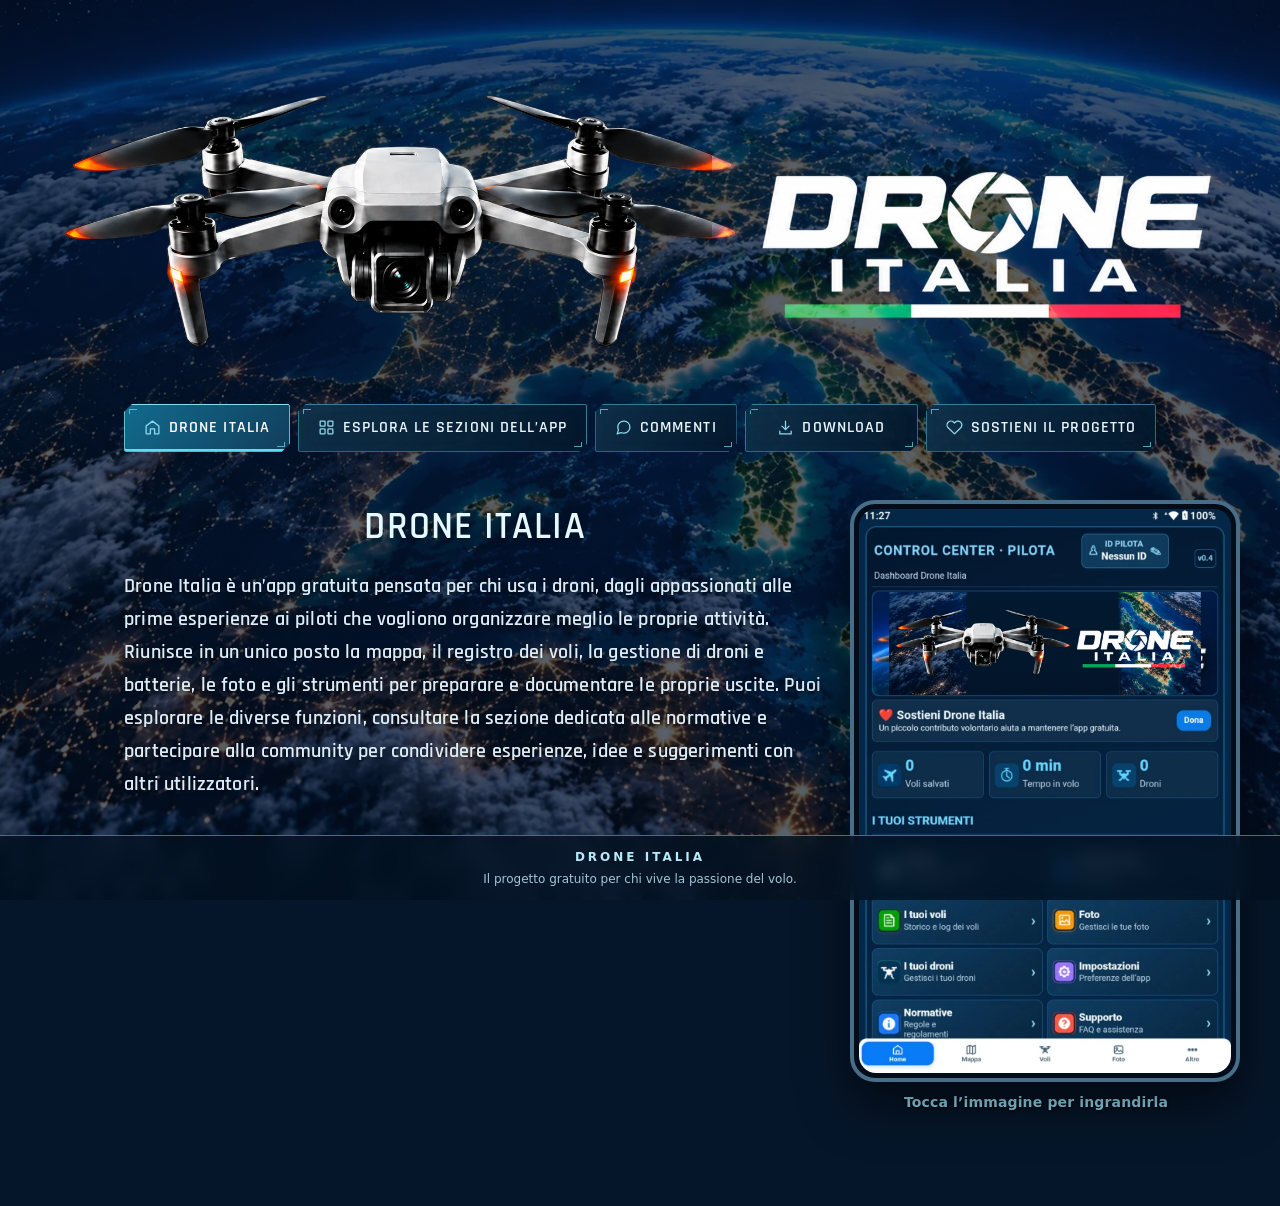
==== index.html @ 67db3478 "Use website banner artwork inside home phone preview and zoom" ====
<!DOCTYPE html>

<html lang="it"><head><script>window.diDownloadRequested=location.hash==='#download';window.diExploreRequested=location.hash==='#explora';</script><meta name="referrer" content="no-referrer"><script id="di-community-return">
(()=>{
 const fields=new URLSearchParams(location.hash.slice(1));
 const returned=fields.get('di_session');
 if(returned===null)return;
 history.replaceState(null,'',location.pathname+location.search+'#commenti');
 if(!/^[a-f0-9]{64}$/.test(returned)){window.diCommunityReturnError='Link di accesso non valido.';return;}
 try{localStorage.setItem('drone_italia_community_session',returned);}catch(_){window.diCommunityReturnError='Il browser non permette di salvare la sessione. Abilita l’archiviazione per questo sito.';}
})();
</script><meta charset="utf-8"/><meta content="width=device-width,initial-scale=1" name="viewport"/><title>Drone Italia — Esplora l'app</title><style>
:root{font-family:system-ui,-apple-system,Segoe UI,sans-serif;color:#e8f5ff;background:#06162a}*{box-sizing:border-box}body{margin:0;background:radial-gradient(circle at 50% 0,#164269,#06162a 65%);min-height:100vh}header{max-width:1100px;margin:auto;padding:16px 18px;color:#a4d6f7;letter-spacing:.14em;font-size:13px;font-weight:800}.wrap{max-width:1000px;margin:auto;padding:0 16px 60px}.hero{max-width:850px;margin:5px auto 18px}.hero img{width:100%;height:auto;display:block;border:1px solid #2b709c;border-radius:17px;box-shadow:0 14px 45px #0006}.menu{display:flex;flex-wrap:wrap;gap:8px;justify-content:center;margin:18px auto 24px;max-width:950px}.menu button{cursor:pointer;background:#113454;border:1px solid #366f98;border-radius:999px;color:#d6efff;padding:10px 15px;font-weight:700;font-size:13px}.menu button.active,.menu button:hover{background:#0878c8;color:white;border-color:#60c9ff}.section{display:grid;grid-template-columns:minmax(0,1fr) minmax(240px,345px);align-items:start;gap:34px;max-width:840px;margin:auto}.copy{padding-top:25px}.copy h1{font-size:clamp(28px,4vw,43px);line-height:1.1;margin:0 0 14px}.copy p{font-size:16px;color:#b8d3e7;line-height:1.65}.copy .note{font-size:13px;color:#93b5cc}.actions{display:flex;gap:10px;flex-wrap:wrap;margin-top:22px}.actions a,.actions button{border:1px solid #2689c8;border-radius:12px;background:#0878c8;color:white;padding:13px 17px;font-weight:800;text-decoration:none;font-size:14px;cursor:pointer}.actions .paypal{background:#153e69;border-color:#528cb8}.device{width:100%;max-width:345px;margin:0 auto;background:#020d19;padding:8px;border:5px solid #476d89;border-radius:32px;box-shadow:0 22px 50px #0009}.device img{display:block;width:100%;height:auto;border-radius:22px}.placeholder{min-height:390px;display:flex;align-items:center;justify-content:center;text-align:center;border-radius:22px;background:#0d2b48;color:#b8d8ec;padding:20px;line-height:1.6}.below{font-size:12px;color:#91b3c9;text-align:center;margin:14px auto 0}.contact{color:#86d7ff;font-weight:700;overflow-wrap:anywhere}.footer{color:#82a9c2;font-size:12px;text-align:center;padding:25px}.hide{display:none}@media(max-width:650px){header{text-align:center}.hero{margin:0 auto 12px}.menu{gap:7px;margin:14px auto 19px}.menu button{font-size:12px;padding:9px 11px}.section{display:flex;flex-direction:column;align-items:center;gap:14px}.copy{padding:0 5px;width:100%;text-align:center}.copy h1{font-size:27px;margin:0 0 8px}.copy p{font-size:14px;margin:0 auto 9px;max-width:450px}.actions{justify-content:center;margin-top:15px}.device{max-width:310px}.below{margin-top:12px}.wrap{padding:0 12px 35px}} 
/* Layout compatto: banner, menu e schermata visibili senza ingrandimenti eccessivi. */
.hero{max-width:650px;margin:0 auto 10px}
.menu{margin:10px auto 18px;gap:6px}
.menu button{padding:8px 12px}
.section{max-width:750px;grid-template-columns:minmax(0,1fr) minmax(180px,265px);gap:24px}
.copy{padding-top:12px}
.copy h1{font-size:clamp(23px,3vw,32px)}
.copy p{font-size:14px;line-height:1.5}
.device{max-width:265px;border-width:4px;padding:5px;border-radius:25px}
.device img{border-radius:17px}
.actions a,.actions button{padding:11px 13px}
@media(max-width:650px){
header{padding:9px 12px;font-size:11px}
.hero{max-width:440px;margin:0 auto 8px}
.hero img{border-radius:12px}
.menu{margin:8px auto 13px;gap:5px}
.menu button{padding:7px 9px;font-size:11px}
.section{gap:10px}
.copy{padding:0 3px}
.copy h1{font-size:23px;margin:0 0 5px}
.copy p{font-size:13px;line-height:1.4}
.copy .note{font-size:11px}
.actions{margin-top:10px}
.actions a,.actions button{font-size:12px;padding:10px 12px}
.device{max-width:230px;padding:5px;border-width:4px}
.below{font-size:11px;margin-top:7px}
.footer{padding:14px;font-size:10px}
.wrap{padding:0 10px 15px}
}
@media(max-width:650px){.section{display:flex;flex-direction:column;align-items:center}.copy{max-width:450px}.device{max-width:250px}.hero{max-width:480px}.hero img{max-height:155px;object-fit:contain}.menu button{font-size:11px}.footer{padding:10px}}

/* Menu classico, una sola riga scorrevole su smartphone. */
.menu{display:flex;flex-wrap:nowrap;justify-content:flex-start;overflow-x:auto;overflow-y:hidden;scrollbar-width:thin;max-width:900px;gap:18px;padding:7px 4px 11px;white-space:nowrap;-webkit-overflow-scrolling:touch}
.menu button{flex:0 0 auto;background:transparent!important;border:0!important;border-radius:0!important;box-shadow:none!important;padding:5px 0!important;color:#b9d9ee;font-size:13px;font-weight:600}
.menu button.active{color:#69d0ff!important;border-bottom:2px solid #69d0ff!important}
.menu button:hover{color:white!important}
.actions a,.actions button{font-size:12px!important;font-weight:650!important;padding:8px 12px!important;border-radius:7px!important;box-shadow:none!important}
.actions a{background:#146da5!important;border-color:#358db9!important}
.actions .paypal{background:#fff!important;border:1px solid #c6d4e1!important;color:#15365b!important;display:inline-flex;gap:7px;align-items:center}
.pp-logo{font-weight:900;font-style:italic;letter-spacing:-.05em;color:#003087;font-size:15px}
.device{cursor:zoom-in;position:relative}
.device:focus-visible{outline:3px solid #79d7ff;outline-offset:4px}
.device::after{content:'Tocca per ingrandire';position:absolute;bottom:10px;left:50%;transform:translateX(-50%);background:#061a2de0;color:#fff;font-size:10px;padding:5px 9px;border-radius:12px;white-space:nowrap;opacity:0;transition:opacity .2s}
.device:hover::after,.device:focus-visible::after{opacity:1}
.zoom-overlay{position:fixed;inset:0;background:rgba(0,8,20,.94);z-index:1000;display:none;align-items:center;justify-content:center;padding:45px 12px 18px}
.zoom-overlay.open{display:flex}
.zoom-overlay img{display:block;max-width:100%;max-height:100%;object-fit:contain;border-radius:8px}
.zoom-close{position:absolute;right:12px;top:10px;background:#183c5e;color:white;border:1px solid #6b9dc0;border-radius:50%;width:38px;height:38px;font-size:24px;cursor:pointer}
@media(max-width:650px){.menu{gap:17px;margin:6px auto 12px;justify-content:flex-start}.menu button{font-size:12px!important}.actions{gap:7px}.actions a,.actions button{font-size:11px!important;padding:7px 9px!important}}
</style><style>
/* Pulsanti allineati: immagine PayPal ritagliata, senza riquadro bianco. */
.actions{align-items:center}
.actions a,.actions .paypal{height:35px!important;box-sizing:border-box!important}
.actions .paypal{background:transparent!important;border:0!important;padding:0!important;overflow:hidden;display:inline-flex;align-items:center;justify-content:center;line-height:0}
.actions .paypal img{height:35px;width:auto;max-width:190px;object-fit:contain;display:block}
.actions .paypal:focus-visible{outline:2px solid #7ad9ff;outline-offset:3px}
@media(max-width:650px){.actions a,.actions .paypal{height:32px!important}.actions .paypal img{height:32px}}
</style><style>.below#caption{font-weight:800!important;color:#9fe7ff!important;font-size:14px!important;letter-spacing:.15px;text-align:center;margin-top:12px}</style>
<style>
/* Download APK: pillola vetro blu, coordinata con il tasto PayPal. */
.actions a.di-download-link{
  position:relative;isolation:isolate;display:inline-flex!important;align-items:center;
  justify-content:center;gap:7px;white-space:nowrap;
  height:35px!important;min-width:150px;box-sizing:border-box!important;
  padding:0 13px!important;border-radius:999px!important;
  color:#f6fcff!important;font-size:12px!important;font-weight:800!important;
  letter-spacing:.1px;text-decoration:none;
  background:linear-gradient(120deg,rgba(26,153,243,.82),rgba(14,88,161,.57))!important;
  border:1px solid rgba(150,224,255,.73)!important;
  box-shadow:inset 0 1px 0 rgba(255,255,255,.34),0 3px 12px rgba(0,145,255,.18)!important;
  backdrop-filter:blur(9px);-webkit-backdrop-filter:blur(9px);
  overflow:hidden;transition:transform .18s ease,box-shadow .18s ease,border-color .18s ease;
}
.actions a.di-download-link::before{
  content:"";position:absolute;inset:0;z-index:-1;
  background:linear-gradient(105deg,transparent 20%,rgba(255,255,255,.25) 46%,transparent 65%);
  transform:translateX(-115%);animation:apk-shimmer 5s ease-in-out infinite;
}
.actions a.di-download-link:hover,
.actions a.di-download-link:focus-visible{
  transform:translateY(-2px);border-color:#d2f5ff!important;
  box-shadow:0 5px 18px rgba(32,175,255,.38)!important;
}
.actions .apk-icon{display:inline-grid;place-items:center;width:20px;height:20px;
  border:1px solid rgba(255,255,255,.35);border-radius:50%;background:rgba(255,255,255,.14);
  font-size:16px;line-height:1;font-weight:900}
.actions .apk-arrow{font-size:12px;opacity:.85}
@keyframes apk-shimmer{0%,72%,100%{transform:translateX(-115%)}85%{transform:translateX(115%)}}
@media(max-width:650px){
  .actions a.di-download-link{height:32px!important;min-width:145px;
    padding:0 11px!important;font-size:11px!important}
  .actions .apk-icon{width:18px;height:18px}
}
@media(prefers-reduced-motion:reduce){
  .actions a.di-download-link::before{animation:none}
  .actions a.di-download-link{transition:none}
}
</style>
<style>
/* Pulsante download a banner: proporzioni PayPal, grafica Drone Italia e tricolore. */
.actions a.di-download-link{
  position:relative!important;isolation:isolate!important;
  display:flex!important;flex-direction:column!important;align-items:center!important;
  justify-content:center!important;gap:0!important;
  width:190px!important;min-width:0!important;max-width:190px!important;
  height:35px!important;padding:2px 10px 5px!important;
  border-radius:999px!important;overflow:hidden!important;
  border:1px solid rgba(119,199,250,.8)!important;
  background:linear-gradient(90deg,rgba(1,18,40,.70),rgba(0,40,79,.57)),url("[data-uri]") center / cover no-repeat!important;
  box-shadow:0 3px 10px rgba(0,0,0,.30),inset 0 1px 0 rgba(255,255,255,.3)!important;
  color:white!important;text-decoration:none!important;
}
.actions a.di-download-link::after{
  content:"";position:absolute;bottom:0;left:12%;width:76%;height:3px;
  background:linear-gradient(to right,#15984a 0 33.333%,#fff 33.333% 66.666%,#e42c3b 66.666% 100%);
  border-radius:3px 3px 0 0;
}
.actions a.di-download-link .apk-label{
  display:block;font-size:8px!important;line-height:10px!important;
  font-weight:800!important;letter-spacing:1.35px!important;color:#bfeaff!important;
}
.actions a.di-download-link .apk-brand{
  display:block;font-size:13px!important;line-height:16px!important;
  font-weight:950!important;letter-spacing:.9px!important;white-space:nowrap;
  text-shadow:0 1px 4px #00152c;
}
.actions a.di-download-link .apk-brand span{font-size:13px;color:#8cdbff}
.actions a.di-download-link:hover,.actions a.di-download-link:focus-visible{
  transform:translateY(-1px);box-shadow:0 4px 16px rgba(24,153,255,.5)!important;
}
@media(max-width:650px){
 .actions a.di-download-link{height:32px!important;width:174px!important;max-width:174px!important}
 .actions a.di-download-link .apk-label{font-size:7px!important;line-height:9px!important}
 .actions a.di-download-link .apk-brand{font-size:12px!important;line-height:14px!important}
}
</style>
<style>
/* Banner originale integrale: niente scritte sovrapposte, filtri o animazioni. */
.actions a.di-download-link{
 display:inline-flex!important;align-items:center!important;justify-content:center!important;
 width:190px!important;max-width:190px!important;min-width:0!important;
 height:auto!important;aspect-ratio:896/276!important;padding:0!important;
 background:#06203a!important;border:1px solid #3476a4!important;
 border-radius:13px!important;box-shadow:none!important;overflow:hidden!important;
 transform:none!important;transition:none!important;backdrop-filter:none!important;
 -webkit-backdrop-filter:none!important;
}
.actions a.di-download-link::before,
.actions a.di-download-link::after{content:none!important;display:none!important;animation:none!important}
.actions a.di-download-link:hover,
.actions a.di-download-link:focus-visible{
 transform:none!important;box-shadow:none!important;border-color:#3476a4!important;
}
.actions a.di-download-link img.download-banner{
 display:block!important;width:100%!important;height:100%!important;object-fit:contain!important;
 border:0!important;border-radius:0!important;box-shadow:none!important;filter:none!important;
}
@media(max-width:650px){.actions a.di-download-link{width:174px!important;max-width:174px!important;height:auto!important}}
</style><style id="di-download-match-paypal-v16">
/* Stessa sagoma e ingombro del pulsante PayPal; banner intero senza sovrapposizioni. */
.actions a.di-download-link{
 width:190px!important;min-width:190px!important;max-width:190px!important;
 height:35px!important;min-height:35px!important;max-height:35px!important;
 aspect-ratio:auto!important;padding:0!important;border:0!important;
 border-radius:9px!important;background:transparent!important;
 box-shadow:none!important;filter:none!important;overflow:hidden!important;
}
.actions a.di-download-link img.download-banner{
 display:block!important;width:100%!important;height:100%!important;
 object-fit:fill!important;border-radius:9px!important;
}
@media(max-width:650px){
 .actions a.di-download-link{
 width:174px!important;min-width:174px!important;max-width:174px!important;
 height:32px!important;min-height:32px!important;max-height:32px!important;
 }
}
</style>
<style>
/* V17: immagine approvata, stessa altezza del pulsante PayPal. */
.actions a.di-download-link{
  width:190px!important;max-width:190px!important;min-width:0!important;
  height:35px!important;padding:0!important;margin:0!important;
  border:0!important;border-radius:999px!important;background:transparent!important;
  box-shadow:none!important;transform:none!important;animation:none!important;
  display:inline-flex!important;align-items:center!important;justify-content:center!important;
  overflow:hidden!important;line-height:0!important;
}
.actions a.di-download-link::before,
.actions a.di-download-link::after{display:none!important;content:none!important}
.actions a.di-download-link img.download-banner{
  display:block!important;width:190px!important;height:35px!important;
  max-width:none!important;max-height:none!important;
  object-fit:fill!important;border:0!important;border-radius:999px!important;
}
.actions a.di-download-link:focus-visible{outline:2px solid #7ad9ff!important;outline-offset:3px}
@media(max-width:650px){
  .actions a.di-download-link{height:32px!important;width:174px!important;max-width:174px!important}
  .actions a.di-download-link img.download-banner{height:32px!important;width:174px!important}
}
</style>
<style id="di-download-exact-paypal-v18">
/* Entrambi i pulsanti usano esattamente la sagoma dell'immagine PayPal: 1534:425. */
.actions a.di-download-link, .actions .paypal {
  box-sizing:border-box!important;width:calc(35px * 1534 / 425)!important;
  min-width:calc(35px * 1534 / 425)!important;max-width:calc(35px * 1534 / 425)!important;
  height:35px!important;min-height:35px!important;max-height:35px!important;
  aspect-ratio:1534 / 425!important;padding:0!important;margin:0!important;
  border:0!important;border-radius:999px!important;background:transparent!important;
  box-shadow:none!important;overflow:hidden!important;display:inline-flex!important;
  align-items:center!important;justify-content:center!important;
}
.actions a.di-download-link img.download-banner, .actions .paypal img {
  display:block!important;width:100%!important;height:100%!important;
  max-width:100%!important;max-height:100%!important;object-fit:fill!important;
  border-radius:999px!important;border:0!important;
}
@media(max-width:650px){
 .actions a.di-download-link, .actions .paypal {
  width:calc(32px * 1534 / 425)!important;min-width:calc(32px * 1534 / 425)!important;
  max-width:calc(32px * 1534 / 425)!important;
  height:32px!important;min-height:32px!important;max-height:32px!important;
 }
}
</style><style>
.section[hidden],#comments-page[hidden]{display:none!important}
.comments-page{max-width:700px;margin:8px auto 35px;padding:25px;border:1px solid #39759e;border-radius:19px;background:#092743;color:#e6f5ff;box-shadow:0 15px 35px #0004}
.comments-page h2{margin:0 0 12px;font-size:25px}.comments-page p{color:#bcd7e9;line-height:1.55}
#comments-form{display:grid;gap:9px;margin:20px 0 22px}#comments-form label{font-size:13px;font-weight:750;color:#e5f5ff}
#comments-form input,#comments-form textarea{width:100%;font:inherit;color:#102a3e;background:#fff;border:1px solid #80b7d8;border-radius:9px;padding:12px;margin-bottom:8px}
#comments-form button{background:#27658d;color:#d8ecfa;border:1px solid #6395b3;border-radius:999px;padding:12px 20px;font-weight:800;cursor:not-allowed}
#comments-form .cm-notice{font-size:12px;color:#9bc9e5;margin:0}.cm-list{border-top:1px solid #315e80;padding-top:13px}.cm-list h3{margin:8px 0}
@media(max-width:650px){.comments-page{padding:18px;margin:0 4px 25px}.comments-page h2{font-size:21px}}
</style>
<style>
/* Menu compatto: sezioni dell'app raggruppate in un'unica tendina. */
.menu{overflow:visible!important;align-items:center!important}
.app-dropdown{position:relative;z-index:30;display:inline-flex;align-items:center}
.menu .app-dropdown-toggle{
 display:flex;align-items:center;justify-content:center;gap:8px;
 border:1px solid #5baddb!important;background:#16466e!important;
 color:#f1faff!important;font-weight:750!important;
 white-space:nowrap;border-radius:9px!important;padding:9px 13px!important;
 box-shadow:0 2px 10px rgba(0,0,0,.17);
}
.menu .app-dropdown-toggle[aria-expanded="true"]{background:#20618d!important;border-color:#a0ddff!important}
.menu-chevron{font-size:19px;line-height:10px;transition:transform .18s}
.app-dropdown.open .menu-chevron{transform:rotate(180deg)}
.app-dropdown-panel{
 position:absolute;top:calc(100% + 7px);left:0;z-index:50;
 width:max-content;min-width:220px;max-width:min(90vw,310px);
 max-height:65vh;overflow:auto;padding:7px;
 background:#0d2a45;border:1px solid #4384ae;border-radius:12px;
 box-shadow:0 14px 30px rgba(0,0,0,.55);
}
.app-dropdown-panel[hidden]{display:none!important}
.menu .app-dropdown-panel button{
 display:block;width:100%;margin:0 0 3px;padding:11px 13px!important;
 text-align:left;border:0!important;border-radius:7px!important;
 background:transparent!important;color:#e5f4ff!important;
 font-size:14px;white-space:nowrap
}
.menu .app-dropdown-panel button:hover,.menu .app-dropdown-panel button:focus-visible,
.menu .app-dropdown-panel button.active{background:#225b83!important;color:white!important}
.menu .app-dropdown-toggle:focus-visible{outline:2px solid #bce8ff;outline-offset:2px}
@media(max-width:650px){
 .menu{gap:6px!important}
 .app-dropdown-panel{left:50%;transform:translateX(-50%)}
 .menu .app-dropdown-toggle{font-size:12px!important;padding:8px 10px!important}
}
</style>
<style id="di-menu-actions-v22">
/* Tutti i comandi sulla stessa riga; dimensioni ottimizzate per telefono. */
#menu.menu{max-width:1100px!important;width:calc(100% - 20px);box-sizing:border-box;
 display:flex!important;align-items:center!important;flex-wrap:nowrap!important;
 gap:clamp(7px,1.3vw,15px)!important;overflow-x:auto!important;overflow-y:visible!important;
 padding:8px 4px 13px!important;scrollbar-width:thin}
#menu .app-dropdown{flex:0 0 auto}
#menu .app-dropdown-toggle{font-size:clamp(10px,1.5vw,12px)!important;padding:7px 9px!important;line-height:17px!important}
#menu .menu-actions{margin:0 0 0 auto!important;padding:0!important;display:flex!important;
 flex:0 0 auto!important;align-items:center!important;justify-content:flex-end!important;
 flex-wrap:nowrap!important;gap:7px!important}
#menu .menu-actions a.di-download-link,#menu .menu-actions .paypal{
 width:clamp(105px,14vw,150px)!important;max-width:none!important;min-width:0!important;
 height:30px!important;flex:0 0 auto!important;margin:0!important;padding:0!important;
 border-radius:999px!important;overflow:hidden!important}
#menu .menu-actions a.di-download-link img.download-banner{
 width:100%!important;height:100%!important;object-fit:fill!important;border-radius:999px!important}
#menu .menu-actions .paypal img{width:100%!important;max-width:none!important;height:100%!important;
 object-fit:fill!important;border-radius:999px!important}
@media(max-width:650px){
 #menu.menu{gap:8px!important}
 #menu .menu-actions{gap:5px!important}
 #menu .menu-actions a.di-download-link,#menu .menu-actions .paypal{
 width:112px!important;height:27px!important}
 #menu .app-dropdown-toggle{font-size:10px!important;padding:6px 8px!important}
}
</style><style id="di-menu-tuning-v23">
/* Più respiro tra le voci; azioni leggermente più compatte. */
#menu.menu{justify-content:space-between!important;gap:clamp(13px,2.2vw,32px)!important;padding-left:12px!important;padding-right:12px!important}
#menu.menu>button{font-size:clamp(12px,1.35vw,15px)!important;padding:9px 13px!important;white-space:nowrap!important;flex:0 0 auto!important}
#menu .app-dropdown-toggle{font-size:clamp(12px,1.35vw,15px)!important;padding:9px 13px!important;white-space:nowrap!important}
#menu .menu-actions{margin-left:auto!important;gap:9px!important}
#menu .menu-actions a.di-download-link,#menu .menu-actions .paypal{width:clamp(99px,11.5vw,126px)!important;height:28px!important}
@media(max-width:650px){
 #menu.menu{gap:14px!important;padding-left:8px!important;padding-right:8px!important}
 #menu.menu>button{font-size:13px!important;padding:8px 11px!important}
 #menu .app-dropdown-toggle{font-size:13px!important;padding:8px 11px!important}
 #menu .menu-actions{gap:6px!important}
 #menu .menu-actions a.di-download-link,#menu .menu-actions .paypal{width:99px!important;height:25px!important}
}
</style>
<style>
/* Fix menu v24: pannello flottante non tagliato dalla barra scorrevole. */
#app-dropdown-panel{
 position:fixed!important;z-index:2147483000!important;
 background:#0d2a45!important;border:1px solid #4384ae!important;
 box-shadow:0 14px 35px rgba(0,0,0,.65)!important;
 max-height:min(65vh,460px)!important;overflow-y:auto!important;
 border-radius:12px!important;padding:7px!important;
}
#app-dropdown-panel[hidden]{display:none!important}
#app-dropdown-panel button{
 display:block!important;width:100%!important;text-align:left!important;
 color:#e5f4ff!important;background:transparent!important;
 border:0!important;border-radius:7px!important;
 padding:11px 13px!important;margin:0 0 3px!important;
 font-size:14px!important;white-space:nowrap!important;cursor:pointer!important;
}
#app-dropdown-panel button:hover,#app-dropdown-panel button:focus-visible,
#app-dropdown-panel button.active{background:#225b83!important;color:#fff!important}
</style>
<style>
/* v27: menu a discesa orizzontale, una sola riga, senza sovrapposizioni. */
#app-dropdown-panel{
 position:relative!important;top:auto!important;left:auto!important;
 transform:none!important;z-index:2!important;
 display:flex!important;flex-direction:row!important;flex-wrap:nowrap!important;
 justify-content:flex-start!important;align-items:center!important;
 gap:7px!important;box-sizing:border-box!important;
 width:100%!important;max-width:1000px!important;min-width:0!important;
 margin:-11px auto 20px!important;padding:10px 12px!important;
 max-height:none!important;overflow-x:auto!important;overflow-y:hidden!important;
 scrollbar-width:thin;scrollbar-color:#5fadd5 #0d2a45;
 background:#0d2a45!important;border:1px solid #4384ae!important;
 border-radius:12px!important;box-shadow:0 7px 18px rgba(0,0,0,.2)!important;
}
#app-dropdown-panel[hidden]{display:none!important}
#app-dropdown-panel button{
 flex:0 0 auto!important;display:inline-flex!important;
 width:auto!important;min-width:0!important;white-space:nowrap!important;
 text-align:center!important;padding:10px 13px!important;margin:0!important;
 border:1px solid #2d668e!important;border-radius:8px!important;
 background:#153d5e!important;color:#e5f4ff!important;
 font-size:14px!important;font-weight:700!important;line-height:1.3!important;
}
#app-dropdown-panel button:hover,#app-dropdown-panel button:focus-visible,
#app-dropdown-panel button.active{background:#225b83!important;color:white!important}
@media(max-width:650px){
 #app-dropdown-panel{margin:-10px auto 17px!important;padding:8px!important}
 #app-dropdown-panel button{font-size:13px!important;padding:9px 11px!important}
}
</style>
<style>
/* Drone Italia v30: responsive desktop / tablet / smartphone. */
html{overflow-x:hidden;-webkit-text-size-adjust:100%}
body{overflow-x:hidden}
img,video,iframe{max-width:100%}
header{width:min(100%,1720px);max-width:none;padding-inline:clamp(14px,3vw,50px)}
.wrap{width:min(100%,1720px);max-width:none;padding-inline:clamp(14px,3vw,50px)}
.hero{width:100%;max-width:1200px;margin:12px auto 22px}
.hero img{width:100%;height:auto;max-height:none;object-fit:contain}
.section{width:100%;max-width:1500px;grid-template-columns:minmax(0,1.25fr) minmax(290px,.75fr);gap:clamp(24px,5vw,95px);align-items:center}
.copy{padding-top:0;min-width:0}
.copy h1{font-size:clamp(30px,3.5vw,58px);line-height:1.12}
.copy p{font-size:clamp(16px,1.3vw,20px);line-height:1.65}
.device{max-width:clamp(300px,29vw,470px);width:100%}
.menu{max-width:1500px;width:100%;gap:clamp(10px,1.5vw,22px)}
.menu button{font-size:clamp(13px,1vw,16px)}
.actions a,.actions button{font-size:clamp(14px,1vw,17px)!important;padding:12px 18px!important;min-height:44px}
#app-dropdown-panel{max-width:1500px!important}
@media(min-width:1600px){.hero{max-width:1320px}.section{max-width:1560px}}
@media(min-width:701px) and (max-width:1100px){
 .wrap{padding-inline:24px}
 .hero{max-width:900px}
 .section{grid-template-columns:minmax(0,1fr) minmax(260px,36%);gap:26px}
 .device{max-width:350px}
 .copy h1{font-size:clamp(27px,3.4vw,39px)}
 .copy p{font-size:16px}
}
@media(max-width:700px){
 header{padding:12px 14px;text-align:center;font-size:12px}
 .wrap{padding:0 14px 28px}
 .hero{max-width:100%;margin:4px auto 14px}
 .hero img{width:100%;max-height:none!important;height:auto!important;object-fit:contain;border-radius:12px}
 .menu{max-width:100%;gap:14px;margin:10px auto 16px;overflow-x:auto}
 .menu button{font-size:13px!important;min-height:40px}
 .section{display:flex;flex-direction:column;align-items:stretch;gap:22px;max-width:540px}
 .copy{width:100%;max-width:none;text-align:center;padding:0}
 .copy h1{font-size:clamp(26px,7vw,36px);margin-bottom:12px}
 .copy p{font-size:clamp(15px,4vw,17px);line-height:1.55;max-width:100%}
 .copy .note{font-size:13px}
 .actions{justify-content:center;gap:10px;margin-top:18px}
 .actions a,.actions button{font-size:14px!important;padding:12px 15px!important;min-height:44px}
 .device{max-width:min(78vw,350px);align-self:center;padding:7px;border-width:4px}
 .below{font-size:12px;margin-top:12px}
 .footer{font-size:12px;padding:20px 10px}
 #app-dropdown-panel{max-width:100%!important;overflow-x:auto!important}
 #cm-items article{padding:14px}
 input,textarea,select{max-width:100%;font-size:16px}
}
@media(max-width:380px){.wrap{padding-inline:10px}.actions a,.actions button{width:100%;justify-content:center}.device{max-width:86vw}}
</style><style id="di-responsive-v31-menu-fit">
/* Desktop: il menu aperto usa spazio recuperato dal banner, non spinge la home. */
@media(min-width:701px){
 .hero{height:clamp(190px,17vw,310px);transition:height .2s ease;margin-bottom:16px!important}
 .hero img{height:100%!important;width:100%!important;object-fit:contain}
 body.di-menu-expanded .hero{height:clamp(135px,calc(17vw - 62px),248px)}
 .section{align-items:start!important}
 .section>.copy{padding-top:clamp(75px,11vh,130px)!important}
 .section .device{max-height:calc(100dvh - 450px);overflow:hidden}
 .section .device img{max-height:calc(100dvh - 470px);width:100%;object-fit:contain;object-position:top}
 #menu .menu-actions{gap:clamp(18px,2.2vw,32px)!important}
}
@media(min-width:701px) and (max-height:800px){
 .hero{height:clamp(150px,15vw,245px)}
 body.di-menu-expanded .hero{height:clamp(110px,calc(15vw - 60px),185px)}
 .section>.copy{padding-top:clamp(35px,7vh,65px)!important}
 .section .device{max-height:calc(100dvh - 365px)}
 .section .device img{max-height:calc(100dvh - 385px)}
}
@media(max-width:700px){#menu .menu-actions{gap:12px!important}}
</style><style>
/* v32: larghezza unica per banner, barra, sottomenu e home. */
@media (min-width:701px){
  :root{--di-content-width:1200px}
  .wrap{max-width:1720px!important}
  .hero,#menu.menu,#app-dropdown-panel,.section{
    width:min(100%,var(--di-content-width))!important;
    max-width:var(--di-content-width)!important;
    margin-left:auto!important;margin-right:auto!important;
  }
  .hero,body.di-menu-expanded .hero{
    height:auto!important;min-height:0!important;
    margin-top:10px!important;margin-bottom:10px!important;
  }
  .hero img,body.di-menu-expanded .hero img{
    display:block!important;width:100%!important;height:auto!important;
    max-height:none!important;object-fit:fill!important;
  }
  #menu.menu{margin-top:0!important;margin-bottom:14px!important;box-sizing:border-box!important}
  #app-dropdown-panel{
    box-sizing:border-box!important;margin-top:0!important;margin-bottom:14px!important;
    left:auto!important;right:auto!important;
  }
  .section{grid-template-columns:minmax(0,1fr) minmax(270px,34%)!important;
    gap:clamp(24px,4vw,65px)!important;align-items:start!important}
  .section>.copy{padding-top:4px!important;align-self:start!important}
  .section .copy p#description{max-width:45ch!important;line-height:1.55!important}
  .section .device{justify-self:end!important;margin:0 0 0 auto!important;
    width:100%!important;max-width:390px!important;max-height:none!important;overflow:visible!important}
  .section .device img{max-height:none!important;height:auto!important;object-fit:contain!important}
}
@media(max-width:700px){
 .hero{height:auto!important}
 .hero img{width:100%!important;height:auto!important;max-height:none!important}
 #app-dropdown-panel{width:100%!important;box-sizing:border-box!important}
 .section>.copy{padding-top:0!important}
 .section .copy p#description{max-width:42ch;margin-inline:auto}
}
</style><style id="di-banner-edge-fix-v33">
/* v33: una sola sagoma arrotondata; nessuna seconda cornice visibile. */
.hero{border:0!important;outline:0!important;box-shadow:none!important;background:transparent!important;overflow:hidden!important;border-radius:17px!important;padding:0!important}
.hero img,body.di-menu-expanded .hero img{display:block!important;width:100%!important;height:auto!important;border:0!important;outline:0!important;box-shadow:none!important;border-radius:0!important;margin:0!important;padding:0!important;vertical-align:top!important}
@media(max-width:700px){.hero{border-radius:12px!important}}
</style><style id="di-comments-position-v34">
/* Avvicina il riquadro commenti alla barra del menu, senza alterare le altre sezioni. */
#comments-page:not([hidden]){margin-top:-30px!important}
@media(max-width:700px){#comments-page:not([hidden]){margin-top:0!important}}
</style>
<style id="di-replies-v35">
.cm-replies{margin-top:12px}.cm-reply-toggle{cursor:pointer;background:transparent;color:#83d6ff;border:1px solid #4787ad;border-radius:8px;padding:7px 12px;font-weight:700}
.cm-reply-list{margin:10px 0 0 16px;border-left:2px solid #4188b5;padding-left:13px}.cm-reply-item{background:#0a2b46;border-radius:9px;padding:10px 12px;margin:8px 0}.cm-reply-item p{margin:6px 0 0;white-space:pre-wrap}
.cm-reply-form{display:grid;gap:7px;margin:12px 0 0 15px;max-width:540px}.cm-reply-form[hidden]{display:none!important}.cm-reply-form label{font-size:12px;font-weight:700}.cm-reply-form input,.cm-reply-form textarea{width:100%;font:inherit;padding:10px;border-radius:7px;border:1px solid #7daac9;color:#092039;background:white}.cm-reply-form button{cursor:pointer;background:#1774ae;color:white;border:0;border-radius:8px;padding:10px;font-weight:700}.cm-reply-form small{color:#a9cee5}
</style>
<style id="di-blog-comments-v37">
/* Sezione commenti come un blog: nessuno scorrimento interno. */
#comments-page:not([hidden]){
  width:100%!important;max-width:1000px!important;
  height:auto!important;max-height:none!important;min-height:0!important;
  overflow:visible!important;overflow-y:visible!important;
  margin-bottom:40px!important;padding:clamp(18px,3vw,38px)!important;
  background:#09243d!important;border:1px solid #315d7e!important;
  border-radius:18px!important;
}
#comments-page .cm-list,#comments-page #cm-items,#comments-page #comments-form{
  height:auto!important;max-height:none!important;overflow:visible!important;
}
#comments-page #cm-items{display:flex;flex-direction:column;gap:16px}
#comments-page #cm-items article{
  margin:0!important;padding:clamp(16px,2.5vw,24px)!important;
  border-radius:13px!important;border:1px solid #35688b!important;
  background:#10314e!important;box-shadow:0 4px 14px #0002;
}
#comments-page #cm-items article p{max-width:75ch;line-height:1.65}
#comments-page #comments-form{padding:18px 0 24px;border-bottom:1px solid #315d7e}
#comments-page .cm-list{padding-top:22px;border:0}
@media(max-width:700px){#comments-page:not([hidden]){padding:16px!important;border-radius:12px!important}}
</style>
<style id="di-blog-standard-v38">
/* Struttura classica da blog: conversazione prima, modulo apribile dopo. */
#comments-page:not([hidden]){max-width:900px!important;margin-top:8px!important;padding:clamp(18px,2.3vw,28px)!important}
#comments-page h2{font-size:clamp(22px,2.5vw,30px);margin:0 0 7px}
#comments-page>p{margin:0 0 16px;color:#b7d3e7}
#comments-page .cm-list{padding:0!important;border:0!important}
#comments-page .cm-list>h3{margin:0 0 8px;font-size:18px}
#comments-page #cm-items{gap:10px!important}
#comments-page #cm-items article{padding:14px 18px!important;margin:0!important;border-radius:9px!important;box-shadow:none!important}
#comments-page #cm-items article p{margin:7px 0;line-height:1.5}
#comments-page #cm-items article time{margin:3px 0 5px}
#comments-page .cm-reply-item{margin-top:7px;padding:9px 12px}
#comments-page .di-comment-compose{margin-top:18px;border-top:1px solid #315d7e;padding-top:15px}
#di-compose-toggle{display:flex;align-items:center;justify-content:space-between;width:100%;padding:12px 15px;border:1px solid #4b93be;background:#154c73;border-radius:9px;color:#effaff;font-size:15px;font-weight:800;cursor:pointer}
#di-compose-toggle:hover{background:#1c638e}
#comments-page #comments-form{display:none!important;border:0!important;padding:15px 0 0!important;margin:0!important;gap:6px}
#comments-page #comments-form.di-open{display:grid!important}
#comments-page #comments-form input{padding:10px;margin-bottom:5px}
#comments-page #comments-form textarea{min-height:90px;margin-bottom:5px}
#comments-page #cm-more:not([hidden]){display:block;margin:15px auto 0}
#comments-page .cm-list>p[style]{font-size:11px!important;margin:3px 0 9px!important}
@media(max-width:700px){#comments-page #cm-items article{padding:12px!important}}
#di-compose-outside{margin:12px auto 12px;text-align:right}
</style><style id="di-layout-v41">
/* Il link per scrivere è immediatamente sotto la barra dei pulsanti. */
#di-compose-outside{display:none;box-sizing:border-box;width:100%;margin:5px 0 4px!important;text-align:right!important;padding:0 4px}
body:has(#comments-page:not([hidden])) #di-compose-outside{display:flex;justify-content:flex-end;align-items:center}
#di-compose-outside #di-compose-toggle{display:inline-flex!important;width:auto!important;min-width:0!important;padding:3px 4px!important;margin:0!important;background:transparent!important;border:0!important;box-shadow:none!important;color:#85dcff!important;text-decoration:underline;text-underline-offset:3px;font-size:14px!important;line-height:1.35;cursor:pointer}
#di-compose-outside #di-compose-toggle:hover{color:#d2f5ff!important}
#comments-page:not([hidden]){margin-top:2px!important}
@media(max-width:700px){#di-compose-outside{padding:0 6px}#comments-page:not([hidden]){margin-top:2px!important}}
</style><style>
/* Editor visuale v42 - solo anteprima */
#di-compose-outside,#comments-page{position:relative!important;transform:translate(var(--edit-x,0px),var(--edit-y,0px))!important;z-index:4;}
#comments-page{resize:both!important;overflow:auto!important;min-width:300px;min-height:230px;max-width:95vw;max-height:75vh;box-sizing:border-box!important;}
#di-compose-outside{width:max-content;max-width:90vw;}
.di-edit-handle{display:none;position:absolute;left:0;top:-24px;padding:3px 9px;background:#f8ce63;color:#14263d;border-radius:5px;font:700 12px Arial,sans-serif;cursor:grab;z-index:100;user-select:none;touch-action:none;white-space:nowrap;box-shadow:0 2px 9px #0007;}
body.di-editing .di-edit-handle{display:block;}
body.di-editing #di-compose-outside,body.di-editing #comments-page{outline:2px dashed #f8ce63!important;outline-offset:3px;}
body.di-editing #comments-page{overflow:auto!important;}
#di-editor-panel{position:fixed;right:16px;top:90px;z-index:99999;background:#fff;color:#10253d;border:2px solid #2a9ed8;border-radius:9px;padding:13px;max-width:265px;box-shadow:0 5px 25px #0008;font:13px Arial,sans-serif;}
#di-editor-panel button{background:#176d9f;color:white;border:0;border-radius:5px;padding:7px 9px;margin:5px 3px 0 0;cursor:pointer;font-weight:700;}
#di-editor-panel p{margin:7px 0;line-height:1.35;}
@media(max-width:750px){#di-editor-panel{top:auto;bottom:10px;right:10px;max-width:210px;}#comments-page{max-width:94vw!important;}}
.di-edit-handle{touch-action:none!important;cursor:grab!important;user-select:none!important;position:relative!important;z-index:50!important;pointer-events:auto!important}body.di-editing #comments-page{overflow:visible!important}</style><style id="di-v44-clean-view">
#di-editor-panel,.di-edit-handle{display:none!important}
body.di-editing #di-compose-outside,body.di-editing #comments-page{outline:none!important;outline-offset:0!important}
#comments-page{resize:none!important}
</style>
<style id="di-comments-banner-width-v48">
/* Bordi esterni del riquadro commenti allineati a quelli del banner. */
#comments-page.comments-page {
  box-sizing:border-box!important;
  width:100%!important;
  max-width:1200px!important;
}
@media (min-width:701px) {
  #comments-page.comments-page {
    width:min(100%,var(--di-content-width,1200px))!important;
    max-width:var(--di-content-width,1200px)!important;
    margin-left:auto!important;
    margin-right:auto!important;
  }
}
@media (max-width:700px) {
  #comments-page.comments-page {
    width:100%!important;
    max-width:100%!important;
    margin-left:auto!important;
    margin-right:auto!important;
  }
}
</style>
<style id="di-consent-visible-v53">#comments-form .di-consent-label{display:flex!important;align-items:flex-start!important;gap:10px!important;margin:8px 0 15px!important;color:#e8f5ff!important;font-size:13px!important;line-height:1.5!important;cursor:pointer!important}#comments-form .di-consent-label input{display:block!important;flex:0 0 18px!important;width:18px!important;height:18px!important;min-width:18px!important;margin:1px 0 0!important;padding:0!important;accent-color:#43b5ff!important}#comments-form .di-consent-label span{flex:1;min-width:0}</style><style id="di-splash-background-v61">
/* Solo lo sfondo: layout, banner e funzionalità originali invariati. */
body{--di-bg-shade:.31;background-image:linear-gradient(rgba(4,18,37,.31),rgba(4,18,37,.31)),url("[data-uri]")!important;background-position:center center!important;background-size:cover!important;background-repeat:no-repeat!important;background-attachment:fixed!important}
@media(max-width:700px){body{background-position:62% center!important;background-attachment:fixed!important}}
</style><style id="di-community-auth-style">
#cm-auth{border-bottom:1px solid #315d7e;padding:0 0 14px;margin-bottom:14px}
#cm-auth-form{display:block;margin:0;padding:0}#cm-auth label{display:block;font-size:13px;font-weight:750}
#cm-auth input{width:100%;box-sizing:border-box;font:inherit;color:#102a3e;background:#fff;border:1px solid #80b7d8;border-radius:9px;padding:12px;margin:7px 0}
#cm-auth button,#cm-cancel-reply{font:inherit;background:#1976bd;color:#fff;border:1px solid #65b8ed;border-radius:999px;padding:10px 15px;cursor:pointer}
#cm-auth button:disabled{opacity:.6;cursor:not-allowed}#cm-auth small{display:block;color:#bcd7e9;margin-top:8px}
#cm-auth [hidden],#cm-cancel-reply[hidden]{display:none!important}#cm-auth-status,#cm-notice{overflow-wrap:anywhere}
#di-comment-modal .di-modal-panel{max-height:90dvh;overflow-y:auto}
#cm-feedback{color:#bfeaff}#cm-turnstile,#cm-auth-turnstile{min-height:65px}
</style><style id="di-download-internal-style">
#download-page[hidden]{display:none!important}
#download-page{width:100%;max-width:1100px;margin:2px auto 35px;padding:25px;border:1px solid #39759e;border-radius:19px;background:#092743;color:#e6f5ff;box-sizing:border-box}
#download-page h1{font-size:30px;line-height:1.2;margin:0 0 14px;color:#fff}
#download-page h2{font-size:22px;margin:0 0 12px}#download-page h3{font-size:18px;margin:0}
#download-page p{line-height:1.6;color:#bcd7e9}
#download-page .eyebrow{font-size:12px;letter-spacing:.12em;text-transform:uppercase;color:#91c9ed;font-weight:800}
#download-page .intro{max-width:720px;font-size:15px;margin-bottom:25px}
#download-page .latest{background:#103652;border:1px solid #4c9ccc;border-radius:13px;padding:22px}
#download-page .badge{display:inline-block;border:1px solid #56b9d6;border-radius:999px;padding:4px 12px;background:#144a60;color:#bcefff;font-size:12px;font-weight:800;margin:0 0 14px}
#download-page .release-title{display:flex;align-items:baseline;justify-content:space-between;gap:15px;flex-wrap:wrap}
#download-page .version{color:#9fe2ff;font-size:15px;font-weight:700}
#download-page .meta{font-size:14px;margin:12px 0 20px}
#download-page .file{display:flex;align-items:center;justify-content:space-between;gap:16px;padding:16px 0;border-top:1px solid #376687}
#download-page .filename{font-size:15px;font-weight:750;overflow-wrap:anywhere}
#download-page .size{display:block;color:#9cbfd7;font-size:13px;font-weight:400}
#download-page .download{display:inline-flex;align-items:center;justify-content:center;gap:8px;border-radius:999px;border:1px solid #62c7ff;background:#147cc3;color:white;text-decoration:none;font-size:14px;font-weight:800;padding:11px 20px;white-space:nowrap}
#download-page a{color:#9bdbff}#download-page a.download{color:#fff}
#download-page .release-link{font-size:13px;display:inline-block;margin-top:15px}
#download-page .empty{color:#bad3e6}#download-page .status{font-size:13px;margin:12px 0}
#download-page .history{margin-top:30px}#download-page .history>p{font-size:14px}
#download-page .release{padding:20px;background:#103652;border:1px solid #315f80;border-radius:12px;margin-top:13px}
#download-page details{margin-top:15px;color:#b8d3e6;font-size:14px}
#download-page summary{cursor:pointer;color:#a5dcff;font-weight:650}
#download-page .release-notes{white-space:pre-wrap;overflow-wrap:anywhere;max-height:260px;overflow:auto}
#download-page .install{margin-top:28px;border-top:1px solid #315f80;padding-top:22px}
#download-page .install h2{font-size:18px}#download-page .install p{font-size:14px}
body:has(#download-page:not([hidden])) #di-compose-outside{display:none!important}
@media(max-width:650px){#download-page{padding:18px;margin-bottom:25px}#download-page h1{font-size:25px}#download-page .latest{padding:16px}#download-page .file{align-items:flex-start;flex-direction:column}}
</style><style id="di-menu-plain-underline">
#menu.menu{border-bottom:1px solid #67bfe5!important;padding-bottom:12px!important;width:100%!important}
#menu.menu >button,
#menu.menu .app-dropdown .app-dropdown-toggle,
#menu.menu .app-dropdown .app-dropdown-toggle:hover,
#menu.menu .app-dropdown .app-dropdown-toggle[aria-expanded="true"]{
 background:transparent!important;border:0!important;border-bottom:0!important;border-radius:0!important;box-shadow:none!important;
 color:#fff!important;padding:9px 13px!important
}
#menu.menu >button.active,
#menu.menu .app-dropdown .app-dropdown-toggle.active{color:#69d0ff!important;border-bottom:0!important}
#menu .menu-chevron{display:none!important}
#app-dropdown-panel button.active{border-bottom:0!important}
</style><style id="di-compose-menu-alignment">
#menu.menu #di-compose-outside{
 display:none!important;position:static!important;transform:none!important;
 width:auto!important;max-width:none!important;min-width:0!important;margin:0!important;padding:0!important;
 flex:0 0 auto!important;align-self:center!important;resize:none!important;overflow:visible!important
}
#menu.menu #di-compose-outside.di-compose-visible{display:flex!important;align-items:center!important}
#menu.menu #di-compose-outside[hidden]{display:none!important}
#menu.menu #di-compose-outside #di-compose-toggle{
 display:inline-flex!important;align-items:center!important;justify-content:center!important;
 width:auto!important;min-width:0!important;margin:0!important;padding:9px 13px!important;
 border:0!important;border-radius:0!important;background:transparent!important;box-shadow:none!important;
 color:#fff!important;text-decoration:none!important;font-size:clamp(12px,1.35vw,15px)!important;
 font-weight:600!important;line-height:17px!important;white-space:nowrap!important;cursor:pointer!important
}
#menu.menu #di-compose-outside #di-compose-toggle:hover{color:#69d0ff!important}
#menu.menu #di-compose-outside .di-edit-handle{display:none!important}
@media(max-width:700px){
 #menu.menu #di-compose-outside #di-compose-toggle{font-size:13px!important;padding:8px 6px!important}
}
</style><style id="di-shared-footer">
body .footer{position:fixed!important;left:0;right:0;bottom:0;z-index:600;display:block!important;margin:0!important;padding:8px 12px!important;text-align:center;font-size:12px!important;line-height:18px;color:#b2d0e5;background:rgba(4,23,42,.94);box-sizing:border-box}
main.wrap{padding-bottom:50px!important}
</style><style>[data-admin-entry][hidden]{display:none!important}</style><style id="di-footer-essential-style">body{padding-bottom:78px}body .footer.di-footer-essential{border-top:1px solid #39728b;padding:12px!important;color:#a4c6d9}body .di-footer-essential strong{display:block;font-weight:600;letter-spacing:3px;color:#b8eafa}body .di-footer-tagline{display:block;margin-top:4px;font-size:12px;line-height:18px}@media(max-width:420px){body{padding-bottom:98px}body .di-footer-tagline{max-width:290px;margin:4px auto 0}}</style></head><body class="di-centered-copy"><main class="wrap"><div class="hero"><img class="di-hero-drone" alt="Drone Italia: drone e logo con tricolore" src="assets/hero-drone-alpha-v4.webp"/><img class="di-hero-wordmark" alt="" aria-hidden="true" src="assets/hero-drone-logo-v3.webp"/></div><nav aria-label="Sezioni Drone Italia" class="menu" id="menu"></nav><div id="di-compose-outside"><div class="di-edit-handle" role="button" tabindex="0">⠿ SPOSTA: Lascia un commento</div><button aria-controls="di-comment-modal" aria-expanded="false" id="di-compose-toggle" type="button">✎ Lascia un commento</button></div><div class="section"><section class="copy"><h1 id="heading">Drone Italia</h1><p id="description"></p><p class="note" id="note"></p><div class="actions"><a href="#download" class="di-download-link di-menu-text-link" id="di-download-link" title="Scarica Drone Italia" aria-controls="download-page">Download</a><a href="sostieni.html" class="di-menu-text-link" id="di-support-link">Sostieni il progetto</a></div></section><section><div aria-label="Ingrandisci lo screenshot dell’app" class="device" id="phone" role="button" tabindex="0"><img alt="Schermata dell'app Drone Italia" id="screen"/></div><p class="below" id="caption">Tocca l’immagine per ingrandirla</p></section></div></main><section id="download-page" hidden aria-labelledby="download-title">
<p class="eyebrow">Drone Italia per Android</p><h1 id="download-title">Scarica Drone Italia</h1>
<p class="intro">APK per Android</p>
<section class="latest" id="latest" aria-labelledby="latest-title"><p class="badge">Ultima versione</p><h2 id="latest-title">Controllo dei download disponibili…</h2><p class="empty">Attendi qualche istante.</p></section>
<p class="status" id="download-status" role="status" aria-live="polite"></p>
<section class="history" aria-labelledby="history-title"><h2 id="history-title">Versioni precedenti</h2><h3 class="di-archive-name">Drone Italia</h3><div id="previous"><p class="empty">Caricamento dell’archivio…</p></div></section>


</section><section aria-labelledby="comments-title" class="comments-page" hidden="" id="comments-page"><div class="di-edit-handle" role="button" tabindex="0">⠿ SPOSTA: Riquadro commenti</div><h2 id="comments-title">Commenti della community</h2><p>Leggi le opinioni della community, partecipa alla conversazione e rispondi ai messaggi.</p><div class="cm-list"><h3>Conversazione</h3><p style="font-size:12px;color:#9bc9e5">Per partecipare verifica la tua email. I messaggi sono pubblici e possono essere sottoposti a moderazione.</p><p id="cm-loading">Caricamento commenti…</p><p id="cm-feedback" role="status" aria-live="polite"></p><div id="cm-items" tabindex="0" aria-label="Elenco commenti, scorri per leggere tutti i messaggi"></div><button hidden="" id="cm-more" type="button">Mostra altri commenti</button></div></section><div aria-labelledby="di-modal-title" aria-modal="true" hidden="" id="di-comment-modal" role="dialog"><div class="di-modal-panel"><div class="di-modal-head"><h2 id="di-modal-title">Lascia un commento</h2><button aria-label="Chiudi modulo" id="di-modal-close" type="button">✕</button></div><section id="cm-auth" aria-label="Accesso con email"><p id="cm-auth-status" role="status" aria-live="polite">Verifica la tua email per partecipare.</p><form id="cm-auth-form"><div id="cm-auth-fields"><label for="cm-email">Email (non pubblica)</label><input autocomplete="email" id="cm-email" maxlength="254" placeholder="nome@esempio.it" required="" type="email"/><div id="cm-auth-turnstile"></div><button disabled id="cm-auth-send" type="submit">Invia link di accesso</button><small>Il link scade dopo 15 minuti. L’email non viene pubblicata. Dopo la verifica, l’indirizzo è conservato cifrato per 90 giorni per gli avvisi di moderazione e sospensione dell’account. Cinque violazioni confermate comportano un ban di 7 giorni; altre cinque nuove violazioni dopo la scadenza comportano un ban permanente.</small></div></form><button id="cm-session-check" type="button" hidden>Verifica sessione</button> <button id="cm-logout" type="button" hidden>Esci dalla sessione</button></section><form id="comments-form"><label for="cm-name">Nome o nickname</label><input autocomplete="nickname" id="cm-name" maxlength="50" minlength="2" placeholder="Il tuo nickname" required="" type="text"/><button id="cm-cancel-reply" type="button" hidden>Annulla risposta</button><label for="cm-message">Il tuo messaggio</label><textarea id="cm-message" maxlength="1200" minlength="5" placeholder="Scrivi qui il tuo messaggio..." required="" rows="5"></textarea><div id="cm-turnstile"></div><label class="di-consent-label" for="cm-consent"><input id="cm-consent" type="checkbox" required/><span>Acconsento al trattamento dei dati inseriti per la gestione del commento. L’email non sarà mostrata pubblicamente.</span></label><button disabled="" id="cm-send" type="submit">Pubblica commento</button><p class="cm-notice" id="cm-notice" role="status">Verifica la tua email e completa l’antispam per pubblicare.</p></form></div></div><div aria-label="Screenshot ingrandito" aria-modal="true" class="zoom-overlay" id="zoom" role="dialog"><button aria-label="Chiudi immagine" class="zoom-close" id="zoom-close" type="button">×</button><img alt="Schermata ingrandita" id="zoom-img"/></div><footer class="footer di-footer-essential" aria-label="Informazioni sul sito"><strong>DRONE ITALIA</strong><span class="di-footer-tagline">Il progetto gratuito per chi vive la passione del volo.</span><span data-admin-entry hidden> · <a href="admin.html" style="color:inherit">Area amministratore</a></span></footer>
<script>
const images={"importa": "[data-uri]", "droni": "[data-uri]", "home": "assets/home-screen-unified.svg", "foto": "[data-uri]", "banner": "[data-uri]", "normative": "[data-uri]", "contatti": "[data-uri]", "mappa": "[data-uri]", "voli": "[data-uri]", "impostazioni": "[data-uri]"};
const pages=[
{id:'progetto',name:'Drone Italia',heading:'Drone Italia',description:'Drone Italia è un’app gratuita pensata per chi usa i droni, dagli appassionati alle prime esperienze ai piloti che vogliono organizzare meglio le proprie attività. Riunisce in un unico posto la mappa, il registro dei voli, la gestione di droni e batterie, le foto e gli strumenti per preparare e documentare le proprie uscite. Puoi esplorare le diverse funzioni, consultare la sezione dedicata alle normative e partecipare alla community per condividere esperienze, idee e suggerimenti con altri utilizzatori.',img:'home'},
{id:'mappa',name:'Mappa',heading:'Mappa',description:'Esplora la cartografia e accedi agli strumenti per consultare le zone e le informazioni utili al volo.',img:'mappa'},
{id:'importa',name:'Importa zone',heading:'Importa zone',description:'Consulta GeoZone Italia e importa mappe personali GeoJSON. Verifica sempre le restrizioni ufficiali su d-flight prima di volare.',img:'importa'},
{id:'voli',name:'I tuoi voli',heading:'I tuoi voli',description:'Organizza lo storico dei voli, consulta le statistiche e pianifica le attività.',img:'voli'},
{id:'foto',name:'Foto',heading:'Foto',description:'Raccogli le immagini dei tuoi voli e gestisci la galleria fotografica.',img:'foto'},
{id:'droni',name:'I tuoi droni',heading:'I tuoi droni',description:'Dalla sezione Impostazioni e dati puoi accedere all’Archivio droni e gestire la tua flotta.',img:'droni'},
{id:'impostazioni',name:'Impostazioni',heading:'Impostazioni',description:'Gestisci dati, backup, batterie, manutenzione, aspetto e preferenze dell’app.',img:'impostazioni'},
{id:'normative',name:'Normative',heading:'Normative',description:'Consulta le regole per i piloti: categorie operative, registrazione, attestati, assicurazione e restrizioni, con collegamenti alle fonti ufficiali.',img:'normative'},
{id:'commenti',name:'Commenti',heading:'Commenti e suggerimenti',description:'Condividi la tua esperienza con Drone Italia. I commenti saranno pubblici dopo il controllo automatico.',img:null},
{id:'contatti',name:'Supporto',heading:'Supporto e contatti',description:'Hai un suggerimento o vuoi segnalare un problema? Scrivici a droneitalia966@gmail.com.',img:'contatti'}
];
const menu=document.getElementById('menu');
const appSectionIds=new Set(['mappa','importa','voli','foto','droni','impostazioni','normative','contatti']);
const dropdown=document.createElement('div');dropdown.className='app-dropdown';
const dropdownToggle=document.createElement('button');
dropdownToggle.type='button';dropdownToggle.className='app-dropdown-toggle';
dropdownToggle.setAttribute('aria-expanded','false');
dropdownToggle.setAttribute('aria-controls','app-dropdown-panel');
dropdownToggle.innerHTML='Esplora le sezioni dell’app <span aria-hidden="true" class="menu-chevron">⌄</span>';
const dropdownPanel=document.createElement('div');dropdownPanel.id='app-dropdown-panel';dropdownPanel.className='app-dropdown-panel';dropdownPanel.hidden=true;
function setDropdown(open){const wasOpen=!dropdownPanel.hidden;dropdownPanel.hidden=!open;dropdownToggle.setAttribute('aria-expanded',String(open));dropdown.classList.toggle('open',open);document.body.classList.toggle('di-menu-expanded',open);/* Chiusura menu: conserva la sezione selezionata. */}
dropdownToggle.addEventListener('click',()=>{show('explora');});
dropdown.append(dropdownToggle,dropdownPanel);
pages.forEach(p=>{
 const b=document.createElement('button');b.type='button';b.textContent=p.name;b.dataset.id=p.id;
 b.addEventListener('click',()=>{show(p.id);if(!appSectionIds.has(p.id))setDropdown(false)});
 if(appSectionIds.has(p.id))dropdownPanel.appendChild(b);else menu.appendChild(b);
});

menu.insertBefore(dropdown,menu.children[1]||null);
// Pannello in flusso: quando appare, la home scende senza essere coperta.
menu.insertAdjacentElement('afterend',dropdownPanel);

// I pulsanti Download e PayPal condividono la riga di navigazione.
const headerActions=document.querySelector('.section .actions');
if(headerActions){headerActions.classList.add('menu-actions');menu.appendChild(headerActions);}
// La tendina rimane aperta anche quando si ingrandisce una schermata. Si chiude dal suo pulsante o con Esc.
document.addEventListener('keydown',event=>{if(event.key==='Escape'&&!dropdownPanel.hidden){setDropdown(false);dropdownToggle.focus()}});

function show(id){const p=pages.find(x=>x.id===id)||pages[0];document.querySelectorAll('#menu button, #app-dropdown-panel button').forEach(b=>b.classList.toggle('active',b.dataset.id===p.id));document.getElementById('heading').textContent=p.heading;document.getElementById('description').textContent=p.description;if(p.id==='contatti'){const a=document.createElement('a');a.href='mailto:droneitalia966@gmail.com?subject=Drone%20Italia%20-%20Suggerimenti';a.textContent='droneitalia966@gmail.com';a.className='contact';const d=document.getElementById('description');d.textContent='Hai un suggerimento o vuoi segnalare un problema? Scrivici a ';d.appendChild(a);d.appendChild(document.createTextNode('.'));}document.getElementById('note').textContent=p.img?'':'Screenshot di questa sezione non ancora disponibile.';document.getElementById('comments-page').hidden=p.id!=='commenti';document.querySelector('.section').hidden=p.id==='commenti';const phone=document.getElementById('phone');phone.innerHTML=p.img?`<img src="${images[p.img]}" alt="Schermata originale: ${p.name}">`:'<div class="placeholder">Schermata in arrivo.<br>La sezione è disponibile nell’app Android.</div>';document.getElementById('caption').textContent='Tocca l’immagine per ingrandirla';history.replaceState(null,'',location.pathname+location.search+(p.id==='progetto'?'':'#'+p.id));}
const phoneEl=document.getElementById('phone');const zoomEl=document.getElementById('zoom');
function openZoom(){const im=phoneEl.querySelector('img');if(!im)return;document.getElementById('zoom-img').src=im.src;document.getElementById('zoom-img').alt=im.alt;zoomEl.classList.add('open');document.body.style.overflow='hidden';document.getElementById('zoom-close').focus()}
function closeZoom(){zoomEl.classList.remove('open');document.body.style.overflow='';phoneEl.focus()}
phoneEl.addEventListener('click',openZoom);phoneEl.addEventListener('keydown',e=>{if(e.key==='Enter'||e.key===' '){e.preventDefault();openZoom()}});
document.getElementById('zoom-close').addEventListener('click',closeZoom);zoomEl.addEventListener('click',e=>{if(e.target===zoomEl)closeZoom()});document.addEventListener('keydown',e=>{if(e.key==='Escape'&&zoomEl.classList.contains('open'))closeZoom()});

// PayPal Live: stesso endpoint e stessi importi della versione Android.
show(location.hash.slice(1)||'progetto');
</script>
<style>
#cm-items article{background:#103652;border:1px solid #39759e;border-radius:12px;padding:13px;margin:12px 0;overflow-wrap:anywhere}
#cm-items strong{color:#fff}#cm-items time{display:block;color:#a5c5d9;font-size:12px;margin:4px 0 8px}
#cm-send:not(:disabled),#cm-more{cursor:pointer;background:#1976bd;color:white;border:1px solid #65b8ed;border-radius:999px;padding:11px 18px;font-weight:800}
#cm-send:disabled{opacity:.65}#cm-more[hidden]{display:none}
</style>
<script id="di-community-live">
(()=>{
 'use strict';
 const API='https://drone-italia-commenti.turni-vigilanza-pdura.workers.dev';
 const SITE_KEY='0x4AAAAAAFer0yfjcFi4Xgqu';
 const hosted=location.origin==='https://droneitalia.github.io';
 const STORE='drone_italia_community_session';
 const form=document.getElementById('comments-form'),send=document.getElementById('cm-send');
 const authForm=document.getElementById('cm-auth-form'),authSend=document.getElementById('cm-auth-send');
 const authStatus=document.getElementById('cm-auth-status'),authFields=document.getElementById('cm-auth-fields');
 const logout=document.getElementById('cm-logout'),check=document.getElementById('cm-session-check');
 const note=document.getElementById('cm-notice'),loading=document.getElementById('cm-loading');
 const items=document.getElementById('cm-items'),more=document.getElementById('cm-more');
 let session='',authenticated=false,sessionPending=false,authBusy=false,commentBusy=false;
 let cursor=null,loadingNow=false,initialized=false,authToken='',commentToken='';
 let authWidget=null,commentWidget=null,replyTarget=null;
 try{session=localStorage.getItem(STORE)||'';}catch(_){}
 if(!/^[a-f0-9]{64}$/.test(session))session='';
 if(hosted)document.body.classList.add('di-hosted-comments');
 const msg=text=>{note.textContent=text;};
 function saveSession(value){session=value;try{if(value)localStorage.setItem(STORE,value);else localStorage.removeItem(STORE);}catch(_){} }
 function renderAuth(){
  authFields.hidden=authenticated;
  logout.hidden=check.hidden=!authenticated;
  authSend.disabled=!hosted||!authToken||authBusy||sessionPending;
  send.disabled=!hosted||!authenticated||!commentToken||commentBusy||sessionPending;
  send.textContent=replyTarget===null?'Pubblica commento':'Pubblica risposta';
  document.getElementById('cm-cancel-reply').hidden=replyTarget===null;
  document.getElementById('di-modal-title').textContent=replyTarget===null?'Lascia un commento':'Rispondi al commento';
 }
 async function api(path,options={}){
  const headers={...(options.body?{'Content-Type':'application/json'}:{}),...options.headers};
  if(options.authorized)headers.Authorization='Bearer '+session;
  const {authorized,...request}=options;
  const response=await fetch(API+path,{...request,headers,cache:'no-store'});
  let data;try{data=await response.json();}catch(_){throw Error('Risposta del servizio non valida');}
  if(!response.ok){
   if(response.status===401){authenticated=false;saveSession('');authStatus.textContent='Sessione scaduta: verifica di nuovo la tua email.';renderAuth();}
   throw Error((data.error||'Servizio non disponibile')+(data.fase?' (fase: '+data.fase+')':''));
  }
  return data;
 }
 async function verifySession(){
  if(!hosted){authStatus.textContent='Anteprima locale: apri la pagina pubblicata per accedere e commentare.';renderAuth();return;}
  if(sessionPending)return;
  if(!session){authenticated=false;authStatus.textContent=window.diCommunityReturnError||'Verifica la tua email per commentare e rispondere.';renderAuth();return;}
  sessionPending=true;authStatus.textContent='Verifica della sessione in corso…';renderAuth();
  try{
   const data=await api('/auth/me',{authorized:true});
   authenticated=data.authenticated===true;
   if(!authenticated)saveSession('');
   authStatus.textContent=authenticated?'Email verificata. Puoi commentare e rispondere.':'Sessione scaduta: richiedi un nuovo link.';
  }catch(_){authenticated=false;authStatus.textContent='Impossibile verificare la sessione. Riprova con “Verifica sessione”.';check.hidden=false;}
  finally{sessionPending=false;renderAuth();if(session&&!authenticated)check.hidden=false;}
 }
 function resetWidget(kind){
  const id=kind==='auth'?authWidget:commentWidget;
  if(kind==='auth')authToken='';else commentToken='';
  if(id!==null&&window.turnstile)window.turnstile.reset(id);
  renderAuth();
 }
 function setupTurnstile(){
  if(!hosted||!window.turnstile)return;
  for(const kind of ['auth','comment']){
   if((kind==='auth'?authWidget:commentWidget)!==null)continue;
   try{
    const id=window.turnstile.render(kind==='auth'?'#cm-auth-turnstile':'#cm-turnstile',{
     sitekey:SITE_KEY,
     callback:t=>{if(kind==='auth')authToken=t;else commentToken=t;renderAuth();},
     'expired-callback':()=>{if(kind==='auth')authToken='';else commentToken='';renderAuth();},
     'error-callback':()=>{if(kind==='auth')authToken='';else commentToken='';renderAuth();msg('Verifica antispam non disponibile. Ricarica la pagina per riprovare.');}
    });
    if(kind==='auth')authWidget=id;else commentWidget=id;
   }catch(_){msg('Protezione antispam non disponibile. Controlla la connessione.');}
  }
 }
 function renderReply(item){
  const el=document.createElement('div');el.className='cm-reply-item';
  const author=document.createElement('strong'),date=document.createElement('time'),body=document.createElement('p');
  author.textContent=String(item.nickname||'Utente');
  date.textContent=item.created_at?new Date(item.created_at).toLocaleString('it-IT'):'';
  body.textContent=String(item.body||'');el.append(author,date,body);return el;
 }
 function cardFor(c){
  const card=document.createElement('article'),name=document.createElement('strong'),date=document.createElement('time'),body=document.createElement('p');
  name.textContent=String(c.nickname||'Utente');date.textContent=c.created_at?new Date(c.created_at).toLocaleString('it-IT'):'';
  body.textContent=String(c.body||'');card.append(name,date,body);
  const replies=document.createElement('div'),toggle=document.createElement('button'),reply=document.createElement('button'),state=document.createElement('small');
  replies.className='cm-reply-list';toggle.type=reply.type='button';toggle.className=reply.className='cm-reply-toggle';
  toggle.textContent='Mostra risposte';reply.textContent='↳ Rispondi';replies.hidden=true;
  let loaded=false,busy=false;
  toggle.addEventListener('click',async()=>{
   if(busy)return;
   if(loaded){replies.hidden=!replies.hidden;toggle.textContent=replies.hidden?'Mostra risposte':'Nascondi risposte';return;}
   busy=true;toggle.disabled=true;state.textContent='Caricamento risposte…';
   try{const data=await api('/comments/'+c.id+'/replies');if(!Array.isArray(data.replies))throw Error('Risposta non valida');
    replies.replaceChildren(...data.replies.map(renderReply));loaded=true;replies.hidden=false;
    toggle.textContent='Nascondi risposte';state.textContent=data.replies.length?'':'Nessuna risposta pubblicata.';
   }catch(e){state.textContent=e.message;}finally{busy=false;toggle.disabled=false;}
  });
  reply.addEventListener('click',()=>{
   replyTarget=c.id;document.getElementById('di-compose-toggle').click();renderAuth();
   msg('Risposta al commento di '+String(c.nickname||'Utente')+'. Non puoi rispondere ai tuoi commenti; il servizio controlla questa regola.');
  });
  card.append(toggle,reply,state,replies);return card;
 }
 async function list(reset=false){
  if(loadingNow)return;
  if(!hosted){loading.textContent='Anteprima locale: commenti disponibili nella pagina pubblicata. Nessun messaggio di esempio viene pubblicato.';more.hidden=true;return;}
  loadingNow=true;more.disabled=true;loading.textContent='Caricamento commenti…';
  const next=reset?null:cursor;
  try{const data=await api('/comments'+(next!==null?'?cursor='+encodeURIComponent(next):''));
   if(!Array.isArray(data.comments))throw Error('Risposta non valida');
   if(reset)items.replaceChildren();
   for(const c of data.comments)items.append(cardFor(c));
   cursor=data.nextCursor??null;more.hidden=cursor===null;
   loading.textContent=items.childElementCount?'':'Non ci sono ancora commenti pubblicati.';
  }catch(e){loading.textContent='Impossibile caricare i commenti: '+e.message;}
  finally{loadingNow=false;more.disabled=false;}
 }
 function init(){if(initialized)return;initialized=true;list(true);setupTurnstile();}
 window.droneTurnstileReady=()=>{if(initialized)setupTurnstile();};
 const panel=document.getElementById('comments-page');
 new MutationObserver(()=>{if(!panel.hidden)init();}).observe(panel,{attributes:true,attributeFilter:['hidden']});
 more.addEventListener('click',()=>list(false));
 authForm.addEventListener('submit',async e=>{
  e.preventDefault();if(authBusy||sessionPending||!hosted||!authToken||!authForm.reportValidity())return;
  authBusy=true;renderAuth();authStatus.textContent='Richiesta del link in corso…';
  try{
   const data=await api('/auth/request',{method:'POST',body:JSON.stringify({email:document.getElementById('cm-email').value.trim(),turnstileToken:authToken})});
   if(data.ok!==true)throw Error('Richiesta non riuscita');
   authStatus.textContent='Link inviato. Controlla la posta e lo spam. Aprilo in questo browser entro 15 minuti.';
  }catch(e){authStatus.textContent=e.message;}
  finally{authBusy=false;resetWidget('auth');}
 });
 form.addEventListener('submit',async e=>{
  e.preventDefault();if(commentBusy||sessionPending||!hosted||!authenticated||!commentToken||!form.reportValidity())return;
  commentBusy=true;renderAuth();msg('Invio in corso…');
  try{
   const payload={nickname:document.getElementById('cm-name').value.trim(),body:document.getElementById('cm-message').value.trim(),consent:document.getElementById('cm-consent').checked,turnstileToken:commentToken};
   const result=await api(replyTarget===null?'/comments':'/comments/'+replyTarget+'/replies',{method:'POST',authorized:true,body:JSON.stringify(payload)});
   const text=result.status==='pending'?'Messaggio ricevuto: è in attesa di moderazione.':'Messaggio pubblicato.';
   msg(text);document.getElementById('cm-feedback').textContent=text;form.reset();replyTarget=null;
   document.dispatchEvent(new Event('di-comment-sent'));await list(true);
  }catch(e){msg(e.message);}finally{commentBusy=false;resetWidget('comment');}
 });
 check.addEventListener('click',verifySession);
 logout.addEventListener('click',async()=>{
  if(logout.disabled)return;logout.disabled=true;
  try{const data=await api('/auth/logout',{method:'POST',authorized:true});if(data.ok!==true)throw Error('Uscita non confermata');
   authenticated=false;saveSession('');authStatus.textContent='Sessione chiusa.';
  }catch(_){authStatus.textContent='Uscita non confermata dal server. Riprova.';}finally{logout.disabled=false;renderAuth();}
 });
 document.getElementById('cm-cancel-reply').addEventListener('click',()=>{replyTarget=null;renderAuth();msg('');});
 document.getElementById('di-compose-toggle').addEventListener('click',()=>{init();verifySession();renderAuth();});
 renderAuth();verifySession();
 if(!panel.hidden||location.hash==='#commenti')init();
})();

</script>
<script async="" defer="" src="https://challenges.cloudflare.com/turnstile/v0/api.js?render=explicit&amp;onload=droneTurnstileReady"></script>
<style id="di-demo-v36">#cm-loading{font-weight:700;color:#8bd8ff}#cm-items article{position:relative}body:not(.di-hosted-comments) #cm-items article:before{content:'COMMENTO DI ESEMPIO';display:inline-block;font-size:10px;letter-spacing:.07em;font-weight:800;color:#bfeaff;background:#20557c;border:1px solid #4384ae;border-radius:5px;padding:3px 7px;margin-bottom:9px}.cm-reply-item{background:#0b2945;border-left:3px solid #57b7e8;border-radius:8px;padding:10px 12px;margin-top:9px}.cm-reply-form[hidden]{display:none!important}</style><style id="di-blog-v39">
/* V39: riquadro largo, conversazione a scorrimento, banner sempre visibile sul desktop */
#comments-page:not([hidden]){width:min(1100px,calc(100% - 32px))!important;max-width:1100px!important;margin:10px auto 0!important;padding:20px 24px!important;overflow:hidden!important;display:flex!important;flex-direction:column!important;box-sizing:border-box}
#comments-page .cm-list{min-height:0!important;display:flex;flex-direction:column;flex:1 1 auto;overflow:hidden!important}
#comments-page #cm-items{overflow-y:auto!important;overscroll-behavior-y:auto!important;-webkit-overflow-scrolling:touch;min-height:0!important;max-height:clamp(250px,38vh,470px)!important;padding:4px 12px 12px 2px;scrollbar-color:#4d93bc #09243d;scrollbar-width:thin}
#comments-page #cm-items article{width:100%;box-sizing:border-box}
#di-compose-outside{display:none;max-width:1100px;width:calc(100% - 32px);margin:12px auto 30px;text-align:right}
body:has(#comments-page:not([hidden])) #di-compose-outside{display:block}
#di-compose-toggle{display:inline-flex!important;width:auto!important;border:0!important;background:none!important;padding:8px 4px!important;color:#8cddff!important;text-decoration:underline;text-underline-offset:4px;font-size:16px!important}
#di-comment-modal[hidden]{display:none!important}
#di-comment-modal{position:fixed;inset:0;z-index:99999;background:rgba(1,11,25,.78);display:flex;align-items:center;justify-content:center;padding:18px;box-sizing:border-box}
.di-modal-panel{width:min(560px,100%);max-height:calc(100dvh - 36px);overflow:auto;background:#0a2a45;border:1px solid #579ac3;border-radius:16px;padding:22px;box-shadow:0 20px 70px #000a;color:#e6f5ff;box-sizing:border-box}
.di-modal-head{display:flex;align-items:center;justify-content:space-between;gap:12px}.di-modal-head h2{font-size:24px;margin:0 0 14px}
#di-modal-close{border:1px solid #659fc3;border-radius:9px;background:#194b70;color:white;font-size:20px;padding:4px 12px;cursor:pointer}
#di-comment-modal #comments-form{display:grid!important;gap:8px!important;padding:0!important;margin:0!important;border:0!important}
#di-comment-modal #comments-form input,#di-comment-modal #comments-form textarea{margin-bottom:4px}
@media(min-width:800px) and (min-height:680px){
 body:has(#comments-page:not([hidden])){overflow:hidden!important}
 body:has(#comments-page:not([hidden])) #comments-page{max-height:calc(100dvh - 370px)!important;min-height:230px!important}
 body:has(#comments-page:not([hidden])) #comments-page #cm-items{max-height:none!important;flex:1 1 auto!important}
}
@media(max-width:799px), (max-height:679px){body:has(#comments-page:not([hidden])){overflow:auto!important}#comments-page:not([hidden]){padding:16px!important}#comments-page #cm-items{max-height:50vh!important}#di-compose-outside{text-align:center}}
</style><script>(()=>{
const modal=document.getElementById('di-comment-modal'),open=document.getElementById('di-compose-toggle'),close=document.getElementById('di-modal-close'),form=document.getElementById('comments-form');
if(!modal||!open||!close)return;
let previous=null;
function hide(){modal.hidden=true;open.setAttribute('aria-expanded','false');document.body.style.removeProperty('overflow');(previous||open).focus()}
function show(){previous=document.activeElement;modal.hidden=false;open.setAttribute('aria-expanded','true');document.getElementById('cm-name')?.focus()}
open.addEventListener('click',show);close.addEventListener('click',hide);
modal.addEventListener('click',e=>{if(e.target===modal)hide()});
document.addEventListener('keydown',e=>{if(e.key==='Escape'&&!modal.hidden)hide()});
document.addEventListener('di-comment-sent',hide);
})();</script><div id="di-editor-panel"><strong>✥ Drone Italia — disponi gli elementi</strong><p>Trascina le etichette <b>gialle</b>. Per cambiare la dimensione del riquadro, trascina il suo angolo in basso a destra.</p><button id="di-reset" type="button">Ripristina</button><button id="di-edit-toggle" type="button">Nascondi guide</button><p>Quando hai finito, fai uno screenshot e mandamelo. Le posizioni si salvano su questo browser.</p></div><script>
(()=>{
const targets=['di-compose-outside','comments-page'];
const key='drone-italia-editor-v44';
let stored={};try{stored=JSON.parse(localStorage.getItem(key)||'{}')}catch(e){}
const save=()=>{const o={};targets.forEach(id=>{const el=document.getElementById(id);if(el)o[id]={x:parseFloat(el.dataset.ex||'0'),y:parseFloat(el.dataset.ey||'0'),width:el.style.width||'',height:el.style.height||''}});localStorage.setItem(key,JSON.stringify(o))};
function position(el,x,y){el.dataset.ex=x;el.dataset.ey=y;el.style.setProperty('--edit-x',x+'px');el.style.setProperty('--edit-y',y+'px');el.style.setProperty('transform',`translate(${x}px, ${y}px)`,'important')}
targets.forEach(id=>{
 const el=document.getElementById(id);if(!el)return;
 const data=stored[id]||{};position(el,data.x||0,data.y||0);if(data.width)el.style.width=data.width;if(data.height)el.style.height=data.height;
 const handle=el.querySelector('.di-edit-handle');if(!handle)return;
 handle.addEventListener('pointerdown',ev=>{
   if(!document.body.classList.contains('di-editing'))return;
   if(ev.button!==0 && ev.pointerType==='mouse')return;
   ev.preventDefault();ev.stopPropagation();
   const startX=ev.clientX,startY=ev.clientY;
   const baseX=Number(el.dataset.ex||0),baseY=Number(el.dataset.ey||0);
   const move=e=>{
     const nx=Math.round(baseX+e.clientX-startX),ny=Math.round(baseY+e.clientY-startY);
     position(el,nx,ny);
     el.style.setProperty('transform',`translate(${nx}px, ${ny}px)`,'important');
   };
   const end=()=>{
     window.removeEventListener('pointermove',move);
     window.removeEventListener('pointerup',end);
     window.removeEventListener('pointercancel',end);
     save();
   };
   window.addEventListener('pointermove',move);
   window.addEventListener('pointerup',end);
   window.addEventListener('pointercancel',end);
 });
 if(id==='comments-page'&&window.ResizeObserver){const obs=new ResizeObserver(()=>{if(document.body.classList.contains('di-editing')&&el.style.width){clearTimeout(el._saveTimeout);el._saveTimeout=setTimeout(save,200)}});obs.observe(el)}
});
document.body.classList.add('di-editing');
document.getElementById('di-edit-toggle').onclick=function(){const active=document.body.classList.toggle('di-editing');this.textContent=active?'Nascondi guide':'Mostra guide';save()};
document.getElementById('di-reset').onclick=()=>{localStorage.removeItem(key);targets.forEach(id=>{const el=document.getElementById(id);if(el){position(el,0,0);el.style.width='';el.style.height=''}})};
})();
</script><style id="di-v49-exact-banner-alignment">
/* Il riquadro commenti prende la larghezza reale del banner, non una misura fissa. */
#comments-page.comments-page:not([hidden]){
  width:var(--di-hero-exact-width,100%)!important;
  max-width:calc(100vw - 20px)!important;
  box-sizing:border-box!important;
  margin-left:auto!important;
  margin-right:auto!important;
}
/* Un unico bordo arrotondato, senza cornice o fondo sporgente sotto il banner. */
.hero{
  padding:0!important;border:0!important;outline:0!important;
  background:none!important;box-shadow:none!important;
  overflow:hidden!important;border-radius:17px!important;
  line-height:0!important;
}
.hero img{
  display:block!important;width:100%!important;height:auto!important;
  margin:0!important;padding:0!important;border:0!important;
  outline:0!important;box-shadow:none!important;
  border-radius:17px!important;vertical-align:top!important;
}
@media(max-width:700px){.hero,.hero img{border-radius:12px!important}}
</style>
<script>
(function(){
  const banner=document.querySelector('.hero');
  const panel=document.getElementById('comments-page');
  if(!banner||!panel)return;
  const sync=()=>{
    const rect=banner.getBoundingClientRect();
    if(rect.width>0)panel.style.setProperty('--di-hero-exact-width',rect.width+'px');
  };
  sync();
  window.addEventListener('resize',sync,{passive:true});
  if('ResizeObserver' in window)new ResizeObserver(sync).observe(banner);
})();
</script>

<style id="di-scroll-isolato-v57">
/* Quando sono visibili i commenti, la pagina resta ferma: scorre solo la lista. */
html:has(#comments-page:not([hidden])),
body:has(#comments-page:not([hidden])){
  height:100%!important;
  overflow:hidden!important;
  overscroll-behavior:none!important;
}
body:has(#comments-page:not([hidden])) #comments-page{
  overflow:hidden!important;
  resize:none!important;
  max-height:unset!important;
  margin-bottom:0!important;
}
body:has(#comments-page:not([hidden])) #comments-page .cm-list{
  min-height:0!important;
  overflow:hidden!important;
}
body:has(#comments-page:not([hidden])) #comments-page #cm-items{
  overflow-y:auto!important;
  overscroll-behavior:contain!important;
  touch-action:pan-y!important;
  -webkit-overflow-scrolling:touch;
  min-height:0!important;
  height:var(--di-comments-list-height,260px)!important;
  max-height:var(--di-comments-list-height,260px)!important;
}
@media(max-width:700px){
 body:has(#comments-page:not([hidden])) #comments-page{padding:12px!important}
 body:has(#comments-page:not([hidden])) #comments-page>p{margin-bottom:7px!important}
}
</style>




<script id="di-download-runtime">
(()=>{
 'use strict';
 const API='https://api.github.com/repos/dura1472p-cpu/Drone-Italia-download/releases?per_page=100';
 const latest=document.getElementById('latest'),previous=document.getElementById('previous'),status=document.getElementById('download-status');
 const date=new Intl.DateTimeFormat('it-IT',{day:'2-digit',month:'2-digit',year:'numeric',timeZone:'Europe/Rome'});
 function el(tag,text,className){const x=document.createElement(tag);if(text!==undefined)x.textContent=text;if(className)x.className=className;return x;}
 function safeUrl(value,asset=false){try{const u=new URL(value);return u.protocol==='https:'&&u.hostname==='github.com'&&u.pathname.startsWith(asset?'/dura1472p-cpu/Drone-Italia-download/releases/download/':'/dura1472p-cpu/Drone-Italia-download/releases/')?u.href:null;}catch(_){return null;}}
 function bytes(n){if(!Number.isFinite(n)||n<0)return '';return n>=1048576?(n/1048576).toLocaleString('it-IT',{maximumFractionDigits:1})+' MB':Math.ceil(n/1024).toLocaleString('it-IT')+' KB';}
 function downloadIcon(){
 const svg=document.createElementNS('http://www.w3.org/2000/svg','svg');
 for(const [k,v] of Object.entries({viewBox:'0 0 24 24',fill:'none',stroke:'currentColor','stroke-width':'2','stroke-linecap':'round','stroke-linejoin':'round','aria-hidden':'true'}))svg.setAttribute(k,v);
 const path=document.createElementNS('http://www.w3.org/2000/svg','path');path.setAttribute('d','M12 3v12m-5-5 5 5 5-5M4 16v5h16v-5');svg.append(path);return svg;
 }
 function releaseMeta(r,a){
  const line=el('div',undefined,'di-release-meta'),build=String(a.name).match(/build[-_ ]?(\d+)/i);
  line.append(el('span',r.tag_name||r.name||''));
  if(build)line.append(document.createTextNode(' · '),el('span','build '+build[1]));
  const published=new Date(r.published_at),time=el('time',Number.isNaN(published.getTime())?'Data non disponibile':date.format(published));
  if(!Number.isNaN(published.getTime()))time.dateTime=r.published_at;
  line.append(document.createTextNode(' · '),time,document.createTextNode(' · '),el('span',bytes(a.size)));
  return line;
 }
  function showReleaseNotes(r,trigger){
  const dialog=el('dialog',undefined,'di-release-dialog');dialog.setAttribute('aria-labelledby','di-release-dialog-title');
  const head=el('div',undefined,'di-release-dialog-head'),title=el('h2','Novità di questa versione');title.id='di-release-dialog-title';
  const close=el('button','Chiudi','di-release-close');close.type='button';head.append(title,close);
  const body=el('div',undefined,'di-release-dialog-body');let list=null;
  for(const line of r.body.split(/\r?\n/)){
   const clean=line.replace(/\*\*([^*]+)\*\*/g,'$1');
   if(/^#{1,6}\s/.test(clean)){list=null;body.append(el('h3',clean.replace(/^#{1,6}\s+/,'')));}
   else if(/^[-*]\s/.test(clean)){if(!list){list=el('ul');body.append(list);}list.append(el('li',clean.replace(/^[-*]\s+/,'')));}
   else if(clean.trim()){list=null;body.append(el('p',clean));}
  }
  dialog.append(head,el('p',r.name||r.tag_name||'Drone Italia','di-release-dialog-version'),body);
  document.body.append(dialog);
  close.addEventListener('click',()=>dialog.close());
  dialog.addEventListener('click',e=>{if(e.target===dialog){const b=dialog.getBoundingClientRect();if(e.clientX<b.left||e.clientX>b.right||e.clientY<b.top||e.clientY>b.bottom)dialog.close();}});
  dialog.addEventListener('close',()=>{dialog.remove();if(trigger.isConnected)trigger.focus();},{once:true});
  dialog.showModal();close.focus();
 }
function releaseCard(r){
  latest.replaceChildren();latest.classList.add('di-latest-compact');
  const title=el('div',undefined,'di-latest-title'),heading=el('h2','Drone Italia');heading.id='latest-title';
  title.append(heading,el('span','Ultima','badge'));latest.append(title);
  for(const a of r.files){
   latest.append(releaseMeta(r,a));
   const link=el('a','Scarica APK','download');link.prepend(downloadIcon());link.href=safeUrl(a.browser_download_url,true);link.setAttribute('aria-label','Scarica '+a.name);latest.append(link);
  }
  if(r.body&&typeof r.body==='string'){const button=el('button','Novità di questa versione','di-release-notes-trigger');button.type='button';button.setAttribute('aria-haspopup','dialog');button.addEventListener('click',()=>showReleaseNotes(r,button));latest.append(button);}
  return latest;
 }
 function archiveRows(r){
  const list=el('div',undefined,'di-archive-release');list.setAttribute('role','listitem');
  for(const a of r.files){
   const row=el('div',undefined,'di-archive-row'),copy=el('div',undefined,'di-archive-copy');
   copy.append(releaseMeta(r,a));
   const link=el('a',undefined,'di-archive-download');link.href=safeUrl(a.browser_download_url,true);link.setAttribute('aria-label','Scarica '+a.name);link.title='Scarica '+a.name;
   const svg=document.createElementNS('http://www.w3.org/2000/svg','svg');svg.setAttribute('viewBox','0 0 24 24');svg.setAttribute('fill','none');svg.setAttribute('stroke','currentColor');svg.setAttribute('stroke-width','1.8');svg.setAttribute('stroke-linecap','round');svg.setAttribute('stroke-linejoin','round');svg.setAttribute('aria-hidden','true');
   const path=document.createElementNS('http://www.w3.org/2000/svg','path');path.setAttribute('d','M12 3v12m-5-5 5 5 5-5M4 16v5h16v-5');svg.append(path);link.append(svg);
   row.append(copy,link);list.append(row);
  }
  return list;
 }
 function empty(){latest.replaceChildren(el('p','Ultima versione','badge'),el('h2','Il download sarà disponibile qui'),el('p','Non ci sono ancora versioni APK pubblicate. Troverai qui il file, il numero di versione e la data di distribuzione appena disponibili.','empty'));latest.querySelector('h2').id='latest-title';previous.replaceChildren(el('p','Nessuna versione precedente disponibile.','empty'));}
 async function load(){
  try{const response=await fetch(API,{headers:{Accept:'application/vnd.github+json'},cache:'no-store'});if(!response.ok)throw Error('Elenco temporaneamente non disponibile');const data=await response.json();if(!Array.isArray(data))throw Error('Formato non valido');
   const releases=data.filter(r=>!r.draft&&!r.prerelease).map(r=>({...r,files:(r.assets||[]).filter(a=>typeof a.name==='string'&&/\.apk$/i.test(a.name)&&safeUrl(a.browser_download_url,true))})).filter(r=>r.files.length).sort((a,b)=>Date.parse(b.published_at)-Date.parse(a.published_at));
   previous.setAttribute('role','list');previous.replaceChildren();if(!releases.length){empty();status.textContent='';return;}
   releaseCard(releases[0]);for(const r of releases.slice(1))previous.append(archiveRows(r));
   if(releases.length===1)previous.append(el('p','Non ci sono altre versioni APK pubblicate.','empty'));
   status.textContent='Versioni e file aggiornati dalle distribuzioni ufficiali di Drone Italia.';
  }catch(_){latest.replaceChildren(el('h2','Elenco download temporaneamente non disponibile'),el('p','Riprova tra poco oppure consulta le distribuzioni ufficiali.','empty'));latest.querySelector('h2').id='latest-title';const link=el('a','Apri i download su GitHub','release-link');link.href='https://github.com/dura1472p-cpu/Drone-Italia-download/releases';link.target='_blank';link.rel='noopener noreferrer';latest.append(link);previous.replaceChildren(el('p','Archivio momentaneamente non disponibile.','empty'));status.textContent='Non è stato possibile aggiornare l’elenco.';}
 }
 window.diDownloadsLoad=load;
})();
</script><script id="di-download-navigation">(()=>{
 const panel=document.getElementById('download-page'),link=document.getElementById('di-download-link');
 const baseShow=show;let loaded=false;
 show=function(id){
  if(id!=='download'){panel.hidden=true;link.removeAttribute('aria-current');return baseShow(id);}
  document.getElementById('comments-page').hidden=true;
  document.querySelector('.section').hidden=true;
  document.querySelectorAll('#menu button,#app-dropdown-panel button').forEach(b=>b.classList.remove('active'));
  panel.hidden=false;link.setAttribute('aria-current','page');setDropdown(false);
  history.replaceState(null,'','#download');
  if(!loaded){loaded=true;window.diDownloadsLoad();}
 };
 link.addEventListener('click',event=>{event.preventDefault();show('download');});
 window.addEventListener('hashchange',()=>show(location.hash.slice(1)));
 if(window.diDownloadRequested||location.hash==='#download')show('download');
})();</script><script id="di-menu-current-section">
(()=>{
 const baseShow=show,baseDropdown=setDropdown;
 function mark(id){
  id=id||'progetto';
  const explorer=document.querySelector('#menu .app-dropdown-toggle');
  const exploring=id==='explora'||appSectionIds.has(id);
  document.querySelectorAll('#menu>button[data-id],#app-dropdown-panel button[data-id]').forEach(button=>{
   const active=button.dataset.id===id;
   button.classList.toggle('active',active);
   if(active)button.setAttribute('aria-current','page');else button.removeAttribute('aria-current');
  });
  explorer.classList.toggle('active',exploring);
  if(exploring)explorer.setAttribute('aria-current','true');else explorer.removeAttribute('aria-current');
 }
 show=function(id){baseShow(id);mark(id);};
 setDropdown=function(open){baseDropdown(open);mark(open?'explora':location.hash.slice(1));};
 mark(location.hash.slice(1));
})();
</script><script id="di-compose-in-community">
(()=>{
 const panel=document.getElementById('comments-page'),compose=document.getElementById('di-compose-outside');
 const heading=document.getElementById('comments-title');
 if(!panel||!compose||!heading)return;
 const header=document.createElement('div');header.className='di-community-header';
 heading.insertAdjacentElement('beforebegin',header);
 header.append(heading,compose);
 const baseShow=show,baseDropdown=setDropdown;
 function sync(){
  const visible=location.hash==='#commenti'&&dropdownPanel.hidden;
  compose.hidden=!visible;
  compose.classList.toggle('di-compose-visible',visible);
 }
 show=function(id){baseShow(id);sync();};
 setDropdown=function(open){baseDropdown(open);sync();};
 sync();
})();
</script><script id="di-admin-link-recognition">
(()=>{
 const KEY='drone_italia_admin_browser_v1';
 function refresh(){
  let recognized=false;try{recognized=localStorage.getItem(KEY)==='recognized';}catch(_){}
  document.querySelectorAll('[data-admin-entry]').forEach(link=>{link.hidden=!recognized;});
 }
 refresh();
 window.addEventListener('storage',event=>{if(event.key===KEY||event.key===null)refresh();});
 window.addEventListener('focus',refresh);
 window.addEventListener('pageshow',refresh);
})();
</script><style id="di-mobile-tablet-layout">
/* Adattamento mobile/tablet: la grafica desktop oltre 1100px resta invariata. */
@media (max-width:1100px){
 html:has(#comments-page:not([hidden])),body:has(#comments-page:not([hidden])){
  height:auto!important;min-height:100%!important;overflow-y:auto!important;overscroll-behavior-y:auto!important;
 }
 .wrap{width:100%!important;max-width:1100px!important;padding-inline:20px!important}
 main.wrap{padding-bottom:calc(90px + env(safe-area-inset-bottom,0px))!important}
 .hero,body.di-menu-expanded .hero{height:auto!important;min-height:0!important;width:100%!important;max-width:100%!important;margin:8px auto 14px!important}
 .hero img,body.di-menu-expanded .hero img{width:100%!important;height:auto!important;max-height:none!important;object-fit:contain!important}
 #menu.menu{
  display:grid!important;grid-template-columns:repeat(3,minmax(0,1fr));
  width:100%!important;max-width:100%!important;min-width:0!important;
  gap:6px 8px!important;padding:4px 0 12px!important;margin:0 auto 18px!important;
  overflow:visible!important;white-space:normal!important;align-items:stretch!important;
 }
 #menu.menu>button,#menu.menu .app-dropdown .app-dropdown-toggle{
  width:100%!important;max-width:100%!important;min-width:0!important;min-height:44px!important;
  white-space:normal!important;overflow-wrap:break-word;padding:8px 6px!important;
  font-size:14px!important;line-height:1.3!important;box-sizing:border-box!important;
 }
 #menu.menu .app-dropdown{display:block!important;min-width:0!important;align-self:stretch}
 #menu.menu .app-dropdown .app-dropdown-toggle{display:block!important;height:100%!important}
 #menu.menu .menu-actions{
  grid-column:1/-1;order:3;width:100%!important;min-width:0!important;
  justify-content:center!important;flex-wrap:wrap!important;gap:12px!important;margin:0!important;
 }
 #menu.menu .menu-actions a.di-download-link,#menu.menu .menu-actions .paypal{
  width:126px!important;min-width:0!important;max-width:126px!important;
  height:44px!important;min-height:44px!important;max-height:44px!important;
  padding:0!important;aspect-ratio:auto!important;align-items:center!important;
 }
 #menu.menu .menu-actions a.di-download-link img.download-banner,#menu.menu .menu-actions .paypal img{
  width:126px!important;max-width:100%!important;height:35px!important;max-height:35px!important;object-fit:contain!important;
 }
 #menu.menu #di-compose-outside{
  grid-column:1/-1;order:2;width:100%!important;max-width:100%!important;min-width:0!important;justify-content:center!important;
 }
 #menu.menu #di-compose-outside #di-compose-toggle{min-height:44px!important;white-space:normal!important;padding:8px 12px!important;font-size:14px!important}
 #app-dropdown-panel{display:grid!important;grid-template-columns:repeat(4,minmax(0,1fr));gap:8px!important;max-width:100%!important;margin:0 auto 18px!important;overflow:visible!important}
 #app-dropdown-panel button{width:100%!important;min-width:0!important;min-height:44px!important;white-space:normal!important;padding:9px 6px!important}
 .section{width:100%!important;max-width:100%!important;display:grid!important;grid-template-columns:minmax(0,1fr) minmax(240px,34%)!important;gap:24px!important}
 .section>.copy{padding-top:0!important;min-width:0!important}
 .copy h1{font-size:clamp(28px,4vw,38px)!important}
 .section .copy p#description{font-size:16px!important;line-height:1.6!important;max-width:52ch!important}
 .section .device{max-height:none!important;max-width:350px!important;overflow:visible!important}
 .section .device img{max-height:none!important;width:100%!important;height:auto!important;object-fit:contain!important}
 body:has(#comments-page:not([hidden])) #comments-page.comments-page:not([hidden]){
  width:100%!important;max-width:100%!important;min-width:0!important;
  height:auto!important;min-height:0!important;max-height:none!important;
  margin:0 auto 24px!important;padding:18px!important;overflow:visible!important;
 }
 body:has(#comments-page:not([hidden])) #comments-page .cm-list{
  display:block!important;flex:none!important;min-height:0!important;height:auto!important;max-height:none!important;overflow:visible!important;
 }
 body:has(#comments-page:not([hidden])) #comments-page #cm-items{
  height:auto!important;min-height:0!important;max-height:none!important;overflow:visible!important;
  padding:0!important;overscroll-behavior:auto!important;touch-action:auto!important;
 }
 #comments-page #cm-items article{min-width:0!important;overflow-wrap:anywhere}
 #comments-page .cm-reply-list{margin-left:6px;padding-left:8px}
 #di-comment-modal{padding:12px!important;overscroll-behavior:contain}
 #di-comment-modal .di-modal-panel{
  width:min(560px,100%)!important;min-width:0!important;max-height:calc(100dvh - 24px)!important;
  padding:18px!important;overflow-y:auto!important;overscroll-behavior:contain;
 }
 #di-comment-modal input:not([type=checkbox]),#di-comment-modal textarea,#di-comment-modal select{
  min-width:0!important;width:100%!important;max-width:100%!important;box-sizing:border-box!important;font-size:16px!important;
 }
 #di-modal-close{min-width:44px;min-height:44px;flex:0 0 auto}
 #download-page{min-width:0!important;max-width:100%!important}
 body .footer{padding-bottom:calc(8px + env(safe-area-inset-bottom,0px))!important}
 html:has(#di-comment-modal:not([hidden])),body:has(#di-comment-modal:not([hidden])),
 html:has(#zoom.open),body:has(#zoom.open){overflow:hidden!important}
}
@media(max-width:900px){
 .section{display:flex!important;flex-direction:column!important;align-items:center!important;gap:20px!important}
 .section>.copy{width:100%!important;max-width:640px!important;text-align:center!important}
 .section .copy p#description{margin-inline:auto!important}
 .section .device{width:min(100%,340px)!important;margin:0 auto!important;align-self:center!important}
}
@media(max-width:700px){
 .wrap{padding-inline:14px!important}
 #menu.menu>button,#menu.menu .app-dropdown .app-dropdown-toggle{font-size:13px!important}
 #app-dropdown-panel{grid-template-columns:repeat(2,minmax(0,1fr))}
 .copy h1{font-size:clamp(26px,7vw,34px)!important}
 .section .copy p#description{font-size:16px!important;line-height:1.55!important}
 body:has(#comments-page:not([hidden])) #comments-page.comments-page:not([hidden]){padding:14px!important}
 #di-comment-modal{padding:8px!important}
 #di-comment-modal .di-modal-panel{padding:14px!important;max-height:calc(100dvh - 16px)!important}
 .di-modal-head h2{font-size:22px!important}
 #download-page{padding:16px!important}
 #download-page .latest,#download-page .release{padding:14px!important}
}
@media(max-width:360px){
 .wrap{padding-inline:10px!important}
 #menu.menu{column-gap:4px!important}
 #menu.menu>button,#menu.menu .app-dropdown .app-dropdown-toggle{padding-inline:3px!important;font-size:12px!important}
 #di-comment-modal{padding:2px!important}
 #di-comment-modal .di-modal-panel{padding:6px!important;max-height:calc(100dvh - 4px)!important;scrollbar-width:none}
 #di-comment-modal .di-modal-panel::-webkit-scrollbar{width:0;height:0}
 .di-modal-head h2{font-size:20px!important}
}

</style><style id="di-mobile-visual-polish">
/* Solo smartphone e tablet: sfondo continuo e allineamento dei contenitori. */
@media(max-width:1100px){
 body{
  --di-mobile-gutter:clamp(12px,3.6vw,24px);
  width:100%!important;min-width:0!important;max-width:100%!important;
  background-image:none!important;background-color:transparent!important;
  isolation:isolate;
 }
 body::before{
  content:'';position:fixed;inset:0;z-index:-1;pointer-events:none;
  background-image:linear-gradient(rgba(3,15,31,.66),rgba(3,15,31,.66)),url('assets/mobile-background-clean-v2.webp');
  background-position:center,76% center;background-repeat:no-repeat;background-size:cover;
 }
 body>header{width:calc(100% - var(--di-mobile-gutter) - var(--di-mobile-gutter))!important;max-width:none!important;margin-inline:auto!important;padding:12px 0!important;background:transparent!important;text-align:center}
 main.wrap{
  width:100%!important;max-width:none!important;min-width:0!important;
  padding-inline:var(--di-mobile-gutter)!important;margin-inline:auto!important;
  background:transparent!important;transform:none!important;
 }
 .hero,#menu.menu,#app-dropdown-panel,.section{
  width:100%!important;max-width:100%!important;min-width:0!important;
  margin-left:auto!important;margin-right:auto!important;box-sizing:border-box!important;
 }
 .hero{margin-top:4px!important;margin-bottom:14px!important}
 #menu.menu{background:transparent!important;margin-bottom:20px!important;row-gap:8px!important}
 .section,.section>.copy{background:transparent!important;box-shadow:none!important}
 .section .copy p#description{color:#e2ecf6!important;text-shadow:0 1px 4px #0008}
 .copy h1{color:#fff;text-shadow:0 2px 8px #0008}
 .below#caption{max-width:100%;overflow-wrap:anywhere;text-shadow:0 1px 4px #000}
 #download-page,
 body:has(#comments-page:not([hidden])) #comments-page.comments-page:not([hidden]){
  width:calc(100% - var(--di-mobile-gutter) - var(--di-mobile-gutter))!important;
  max-width:calc(100% - var(--di-mobile-gutter) - var(--di-mobile-gutter))!important;
  min-width:0!important;margin-left:auto!important;margin-right:auto!important;
  left:auto!important;right:auto!important;transform:none!important;
  background:rgba(5,25,46,.8)!important;border-color:rgba(117,181,219,.48)!important;
  backdrop-filter:blur(5px);-webkit-backdrop-filter:blur(5px);
 }
 #app-dropdown-panel{background:rgba(5,25,46,.8)!important;border-color:rgba(117,181,219,.48)!important}
 #app-dropdown-panel button{background:rgba(20,62,95,.72)!important}
 #app-dropdown-panel button.active{background:#225b83!important}
 #comments-page #cm-items article,#download-page .latest,#download-page .release{background:rgba(12,44,70,.8)!important}
 #comments-page>p,#download-page p{color:#dce9f4!important}
 body .footer{width:100%!important;max-width:100%!important;background:rgba(3,18,34,.8)!important;backdrop-filter:blur(8px);-webkit-backdrop-filter:blur(8px)}
}
@media(max-width:900px){
 .section>.copy{max-width:620px!important;margin-inline:auto!important}
 .section .copy p#description{max-width:52ch!important}
 .section .device{width:min(82vw,330px)!important}
}
@media(max-width:700px){
 .section{gap:24px!important}
 .copy h1{margin:0 0 12px!important}
 .section .copy p#description{font-size:16px!important;line-height:1.6!important}
 .section .device{width:min(82vw,310px)!important}
}

</style><style id="di-desktop-continuous-background">
@media(min-width:1101px){
 body{background-image:none!important;background-color:transparent!important;isolation:isolate}
 body::before{content:'';position:fixed;inset:0;z-index:-1;pointer-events:none;background-image:linear-gradient(rgba(3,15,31,.66),rgba(3,15,31,.66)),url('assets/mobile-background-clean-v2.webp');background-position:center;background-repeat:no-repeat;background-size:cover}
 body>header,main.wrap,.hero,#menu.menu,.section,.section>.copy{background:transparent!important}
 .section,.section>.copy{box-shadow:none!important}
 .section .copy p#description{color:#e2ecf6!important;text-shadow:0 1px 4px #0008}
 .copy h1{color:#fff;text-shadow:0 2px 8px #0008}
 .below#caption{text-shadow:0 1px 4px #000}
 #app-dropdown-panel,#download-page,#comments-page.comments-page{background:rgba(5,25,46,.8)!important;border-color:rgba(117,181,219,.48)!important;backdrop-filter:blur(5px);-webkit-backdrop-filter:blur(5px)}
 #comments-page #cm-items article,#download-page .latest,#download-page .release{background:rgba(12,44,70,.8)!important}
 body .footer{background:rgba(3,18,34,.8)!important;backdrop-filter:blur(8px);-webkit-backdrop-filter:blur(8px)}
}
</style><style id="di-cutout-hero-v3">
/* Drone e logo integrati sullo sfondo; intestazione compatta a ogni larghezza. */
.hero,body.di-menu-expanded .hero{
 position:relative!important;aspect-ratio:4.6 / 1!important;height:auto!important;min-height:0!important;
 margin-top:0!important;margin-bottom:10px!important;padding:0!important;
 border:0!important;border-radius:0!important;background:transparent!important;box-shadow:none!important;
 overflow:hidden!important;mix-blend-mode:normal;
}
.hero img,body.di-menu-expanded .hero img{
 position:absolute!important;inset:0!important;display:block!important;
 width:100%!important;height:100%!important;max-height:none!important;object-fit:cover!important;
 object-position:center!important;border:0!important;border-radius:0!important;box-shadow:none!important;
}
body>header{padding-top:10px!important;padding-bottom:8px!important}
@media(max-width:1100px){
 .hero,body.di-menu-expanded .hero{aspect-ratio:4.1 / 1!important;margin:0 auto 8px!important}
}
@media(max-width:700px){
 body>header{padding-top:8px!important;padding-bottom:6px!important}
 .hero,body.di-menu-expanded .hero{aspect-ratio:3.8 / 1!important;margin:0 auto 6px!important}
}
</style><style id="di-hero-opaque-drone">.hero .di-hero-drone{clip-path:inset(0 44% 0 0)}.hero .di-hero-wordmark{clip-path:inset(0 0 0 56%);mix-blend-mode:screen}</style><style id="di-comments-natural-height">
/* I messaggi determinano l'altezza del riquadro, anche dopo il caricamento asincrono. */
html:has(#comments-page:not([hidden])),body:has(#comments-page:not([hidden])){
 height:auto!important;min-height:100%!important;overflow-y:auto!important;overscroll-behavior-y:auto!important;
}
body:has(#comments-page:not([hidden])) #comments-page.comments-page:not([hidden]){
 display:block!important;height:auto!important;min-height:0!important;max-height:none!important;
 overflow:visible!important;margin-bottom:calc(70px + env(safe-area-inset-bottom,0px))!important;
}
body:has(#comments-page:not([hidden])) #comments-page .cm-list{
 display:block!important;flex:none!important;height:auto!important;min-height:0!important;max-height:none!important;overflow:visible!important;
}
body:has(#comments-page:not([hidden])) #comments-page #cm-items{
 display:block!important;flex:none!important;height:auto!important;min-height:0!important;max-height:none!important;
 overflow:visible!important;overscroll-behavior:auto!important;touch-action:auto!important;
}
html:has(#di-comment-modal:not([hidden])),body:has(#di-comment-modal:not([hidden])),
html:has(#zoom.open),body:has(#zoom.open){overflow:hidden!important}
</style><link rel="stylesheet" href="assets/menu-text-links.css?v=9"><style id="di-community-compose-header">
#comments-page .di-community-header{display:flex;align-items:flex-start;justify-content:space-between;gap:16px;margin:0 0 8px;flex-wrap:wrap}
#comments-page .di-community-header #comments-title{margin:0!important;flex:1 1 250px}
#comments-page #di-compose-outside{position:static!important;transform:none!important;display:flex!important;align-items:center!important;flex:0 0 auto!important;width:auto!important;max-width:100%!important;margin:0!important;padding:0!important;text-align:left!important;z-index:auto!important}
#comments-page #di-compose-outside[hidden]{display:none!important}
#comments-page #di-compose-outside .di-edit-handle{display:none!important}
#comments-page #di-compose-toggle{display:inline-flex!important;align-items:center!important;justify-content:center!important;gap:7px!important;min-height:42px!important;width:auto!important;max-width:100%!important;margin:0!important;padding:10px 16px!important;border:1px solid #55bbd8!important;border-radius:10px!important;background:linear-gradient(135deg,#127c9e,#115773)!important;box-shadow:0 3px 10px #00101f33!important;color:#f5fcff!important;font:700 13px/1.4 system-ui,sans-serif!important;text-decoration:none!important;white-space:normal!important;cursor:pointer!important}
#comments-page #di-compose-toggle:hover{background:linear-gradient(135deg,#168db1,#176681)!important;border-color:#93e2f5!important}
#comments-page #di-compose-toggle:focus-visible{outline:2px solid #b0edff!important;outline-offset:3px!important}
@media(max-width:600px){#comments-page .di-community-header{flex-direction:column;gap:12px;margin-bottom:14px}#comments-page .di-community-header #comments-title{flex:0 0 auto}#comments-page #di-compose-outside{align-self:flex-start!important}}
</style><link rel="stylesheet" href="assets/panels-aero.css?v=1"><link rel="stylesheet" href="assets/centered-copy.css?v=1"><link rel="stylesheet" href="assets/aero-copy.css?v=1"><script src="assets/aero-copy.js?v=1"></script><link rel="stylesheet" href="assets/zoom-icon.css?v=2"><link rel="stylesheet" href="assets/explore-hub.css?v=3"><script src="assets/explore-hub.js?v=1"></script><style>@media(pointer:fine){html body #menu.menu>button[data-id],html body #menu.menu>button[data-id] *{cursor:url("data:image/svg+xml,%3Csvg%20xmlns%3D%22http%3A%2F%2Fwww.w3.org%2F2000%2Fsvg%22%20width%3D%2232%22%20height%3D%2232%22%20viewBox%3D%220%200%2032%2032%22%20fill%3D%22%23062239%22%20stroke%3D%22%23a3edff%22%20stroke-width%3D%221.7%22%20stroke-linejoin%3D%22round%22%3E%3Cpath%20d%3D%22M12%2016V4c0-3%205-3%205%200v9-3c0-3%204-3%204%200v3-1c0-3%204-3%204%200v3c0-3%204-3%204%200v7c0%204-3%205-3%208H13c0-3-3-5-5-8l-4-5c-2-3%202-5%204-2l4%204z%22%2F%3E%3C%2Fsvg%3E") 14 4,pointer!important}}</style><style id="di-compact-release-archive">
#previous{display:block}
#previous .di-archive-release{margin:0;padding:0;border:0;background:none;box-shadow:none}
#previous .di-archive-row{display:flex;align-items:center;justify-content:space-between;gap:18px;padding:20px 0;border-bottom:1px solid rgba(98,195,225,.32);text-align:left}
#previous .di-archive-copy{min-width:0;padding:2px 0 2px 18px;border-left:3px solid #48d8ea}
#previous .di-archive-title{display:block;margin:0 0 5px!important;padding:0!important;font-family:"DI Rajdhani","Arial Narrow",system-ui,sans-serif;font-size:23px!important;font-weight:600;line-height:1.35!important;text-transform:uppercase;letter-spacing:.04em;color:#d8f1fa;text-align:left!important;overflow-wrap:anywhere}
#previous .di-archive-date{display:block;font-size:16px;line-height:1.5;color:#a9c6d5}
#previous a.di-archive-download{display:flex;align-items:center;justify-content:center;flex:0 0 44px;width:44px;height:44px;min-height:44px;padding:0;margin:0;color:#48d8ea;background:transparent;border:0;border-radius:4px;box-shadow:none;text-decoration:none;transition:color .18s,background .18s}
#previous .di-archive-download svg{display:block;width:24px;height:24px}
#previous a.di-archive-download:hover{color:#b7f8ff;background:rgba(72,216,234,.08)}
#previous a.di-archive-download:focus-visible{outline:2px solid #48d8ea;outline-offset:3px}
@media(max-width:600px){#previous .di-archive-row{gap:10px;padding:16px 0}#previous .di-archive-copy{padding-left:12px}#previous .di-archive-title{font-size:20px!important}#previous .di-archive-date{font-size:15px}}
</style><style id="di-download-dense">
#latest.di-latest-compact{padding:20px!important;margin:16px 0!important;text-align:left!important}
#latest .di-latest-title{display:flex;align-items:center;justify-content:space-between;gap:10px;margin-bottom:10px}
#latest .di-latest-title h2{font-size:26px!important;text-align:left!important;margin:0!important;line-height:1.2!important}
#latest .badge{margin:0!important;padding:4px 10px!important;font-size:12px!important}
.di-release-meta{display:flex;align-items:center;gap:4px;white-space:nowrap;font-size:16px;line-height:1.5;color:#bdd6e3;font-variant-numeric:tabular-nums}
#latest .download{display:flex!important;justify-content:center;align-items:center;width:100%;box-sizing:border-box;margin:16px 0 12px!important;min-height:46px;padding:10px 16px!important;font-size:18px!important}
#latest details{margin:0!important;border-top:1px solid #28556a;padding-top:10px;text-align:left}
#latest summary{font-size:16px!important}
#download-status:empty{display:none}
#download-status{position:absolute;width:1px;height:1px;overflow:hidden;clip-path:inset(50%)}
.history{margin-top:24px!important}
#history-title{font-size:22px!important;text-align:left!important;margin:0 0 12px!important;padding:0!important}
.di-archive-name{font-size:18px!important;text-align:left!important;margin:0 0 6px!important;padding:0!important}
#previous .di-archive-row{padding:8px 0!important;gap:8px!important}
#previous .di-archive-copy{padding:0!important;border:0!important;flex:1}
#previous .di-release-meta{font-size:15px;gap:4px}
#previous a.di-archive-download{flex-basis:36px;width:36px;height:44px}
#previous .di-archive-download svg{width:22px;height:22px}
.install{margin-top:22px!important;padding-top:16px!important}
#install-title{font-size:20px!important;margin:0 0 8px!important;text-align:left!important}
.di-install-details summary{cursor:pointer;color:#bdd6e3;font-size:16px}
.di-install-details p{font-size:16px!important;text-align:left!important;line-height:1.6}
@media(max-width:600px){
#latest.di-latest-compact{padding:14px!important}
#latest .di-latest-title h2{font-size:24px!important}
#latest .di-release-meta{font-size:clamp(11px,3.15vw,15px);gap:3px}
#previous .di-release-meta{font-size:clamp(10px,3vw,14px);gap:2px}
#previous .di-archive-row{gap:3px!important}
#previous a.di-archive-download{flex-basis:32px;width:32px}
}
</style><style id="di-approved-download-layout">
/* Scoped last overrides match the approved compact download design. */
html body :is(#download-page,.download-page){padding:22px!important}
html body :is(#download-page,.download-page)>h1{font-size:32px!important;line-height:1.15!important;margin:0 0 10px!important}
html body :is(#download-page,.download-page)>.eyebrow{display:none!important}
html body :is(#download-page,.download-page)>.intro{margin:0 0 20px!important;font-size:18px!important}
html body #latest.di-latest-compact{max-width:700px!important;margin:0 auto 24px!important;padding:22px!important;border:1px solid #21c5e5!important;border-radius:9px!important;background:rgba(0,22,37,.6)!important;box-shadow:none!important}
html body #latest.di-latest-compact .di-latest-title{justify-content:flex-start!important;gap:14px!important;margin-bottom:10px!important}
html body #latest.di-latest-compact .di-latest-title h2{font-family:system-ui,sans-serif!important;font-size:28px!important;font-weight:700!important;letter-spacing:0!important;text-transform:none!important;text-align:left!important;margin:0!important}
html body #latest.di-latest-compact .badge{color:#002635!important;background:#3cdaef!important;border:0!important;border-radius:4px!important;line-height:1.4!important;letter-spacing:.04em!important;font-weight:700!important}
html body #latest.di-latest-compact .di-release-meta{font-size:16px!important;text-align:left!important;justify-content:flex-start!important;gap:4px!important}
html body #latest.di-latest-compact a.download{width:100%!important;max-width:none!important;min-height:50px!important;border:1px solid #44e6f4!important;border-radius:7px!important;clip-path:none!important;background:linear-gradient(110deg,#31c7ec,#3bd5ed)!important;color:#002536!important;font-family:system-ui,sans-serif!important;font-size:21px!important;font-weight:700!important;letter-spacing:0!important;text-transform:none!important;margin:18px 0 16px!important;box-shadow:none!important}
html body #latest.di-latest-compact details{padding-top:14px!important;margin:0!important;border-top:1px solid #28768a!important;text-align:left!important}
html body #latest.di-latest-compact summary{font-family:system-ui,sans-serif!important;text-align:left!important;text-transform:none!important;letter-spacing:0!important;font-size:17px!important;color:#d2e8f3!important}
html body :is(#download-page,.download-page) .history{max-width:700px!important;margin:0 auto!important;padding:0!important}
html body :is(#download-page,.download-page) #history-title{display:flex!important;align-items:center!important;gap:16px!important;font-size:21px!important;text-align:left!important;margin:0 0 16px!important;letter-spacing:.06em!important}
html body :is(#download-page,.download-page) #history-title:after{content:"";height:1px;background:#2dc6df;flex:1}
html body :is(#download-page,.download-page) .di-archive-name{font-family:system-ui,sans-serif!important;text-transform:none!important;letter-spacing:0!important;font-size:20px!important;text-align:left!important;margin:0 0 8px!important;padding:0!important}
html body #previous{border-top:1px solid #29768a!important}
html body #previous .di-archive-row{min-height:44px!important;padding:8px 0!important;border-bottom:1px solid #29768a!important}
html body #previous .di-release-meta{font-family:system-ui,sans-serif!important;font-size:15px!important;line-height:1.5!important;gap:4px!important}
html body #previous .di-release-meta>span:first-child{font-weight:600!important;color:#e1eff7}
html body #previous a.di-archive-download{color:#38d9ed!important}
html body :is(#download-page,.download-page) .install{max-width:700px!important;margin:22px auto 0!important;padding:0!important;border:0!important}
html body :is(#download-page,.download-page) #install-title{display:none!important}
html body :is(#download-page,.download-page) .di-install-details{padding:14px 16px!important;border:1px solid #26718a!important;border-radius:8px!important;background:rgba(0,22,37,.5)}
html body :is(#download-page,.download-page) .di-install-details summary{font-family:system-ui,sans-serif!important;font-size:17px!important;text-transform:none!important;letter-spacing:0!important;text-align:left!important;color:#d5e9f4}
@media(max-width:600px){
html body :is(#download-page,.download-page){padding:18px 14px!important}
html body :is(#download-page,.download-page)>h1{font-size:28px!important}
html body #latest.di-latest-compact{padding:16px!important}
html body #latest.di-latest-compact .di-latest-title h2{font-size:25px!important}
html body #latest.di-latest-compact .di-release-meta{font-size:clamp(10px,3.25vw,15px)!important;gap:3px!important}
html body #previous .di-release-meta{font-size:clamp(10px,3.15vw,15px)!important;gap:3px!important}
html body :is(#download-page,.download-page) #history-title{font-size:19px!important;gap:10px!important}
}
</style><style id="di-download-preview-icons">
html body #latest.di-latest-compact summary,html body :is(#download-page,.download-page) .di-install-details summary{display:flex!important;align-items:center!important;justify-content:space-between!important;list-style:none!important}
html body #latest.di-latest-compact summary::-webkit-details-marker,html body .di-install-details summary::-webkit-details-marker{display:none!important}
html body #latest.di-latest-compact summary:after,html body .di-install-details summary:after{content:"";width:9px;height:9px;border-right:2px solid currentColor;border-bottom:2px solid currentColor;transform:rotate(45deg);margin:0 4px 5px 16px;flex-shrink:0}
html body #latest.di-latest-compact details[open] summary:after,html body .di-install-details[open] summary:after{transform:rotate(225deg);margin-bottom:0}
html body #latest.di-latest-compact a.download svg{width:25px;height:25px;margin-right:10px}
</style><style id="di-release-notes-modal">
html body #latest.di-latest-compact .di-release-notes-trigger{display:flex!important;align-items:center;justify-content:space-between;width:100%;box-sizing:border-box;margin:0;padding:14px 0 0!important;border:0!important;border-top:1px solid #28768a!important;border-radius:0!important;box-shadow:none!important;background:none!important;color:#d2e8f3!important;font:600 17px/1.5 system-ui,sans-serif!important;text-transform:none!important;letter-spacing:0!important;text-align:left!important;cursor:pointer}
.di-release-notes-trigger:after{content:"↗";font-size:22px;color:#4ed5ea}
html body dialog.di-release-dialog{box-sizing:border-box;width:min(620px,calc(100% - 32px));max-height:80dvh;padding:24px;border:1px solid #30c5df;border-radius:12px;background:#082334;color:#d6eaf5;box-shadow:0 24px 80px #0009;overflow:auto}
dialog.di-release-dialog::backdrop{background:#00101dcc;backdrop-filter:blur(4px)}
html body .di-release-dialog-head{display:flex;align-items:flex-start;justify-content:space-between;gap:16px}
html body .di-release-dialog-head h2{margin:0;text-align:left;font:600 24px/1.25 system-ui,sans-serif;text-transform:none;letter-spacing:0}
html body .di-release-close{padding:8px 14px;border:1px solid #38c8df;border-radius:6px;background:#0b6178;color:white;font:600 15px system-ui,sans-serif;cursor:pointer}
html body .di-release-dialog-version{color:#7bdbed;font-size:16px;text-align:left;margin:16px 0}
html body .di-release-dialog-body{white-space:pre-wrap;overflow-wrap:anywhere;text-align:left;font:16px/1.65 system-ui,sans-serif}
html body .di-release-notes-trigger:focus-visible,html body .di-release-close:focus-visible{outline:2px solid #83eeff;outline-offset:4px}
@media(max-width:600px){html body dialog.di-release-dialog{padding:18px}html body .di-release-dialog-head h2{font-size:21px}}
</style><style>html body .di-release-dialog-body{white-space:normal}html body .di-release-dialog-body h3{font:700 18px/1.4 system-ui,sans-serif;text-align:left;margin:20px 0 8px;color:#73d8e9;text-transform:none;letter-spacing:0}html body .di-release-dialog-body ul{padding-left:22px;margin:8px 0 16px}html body .di-release-dialog-body p{font:16px/1.65 system-ui,sans-serif;text-align:left;margin:14px 0 0}</style></body></html>
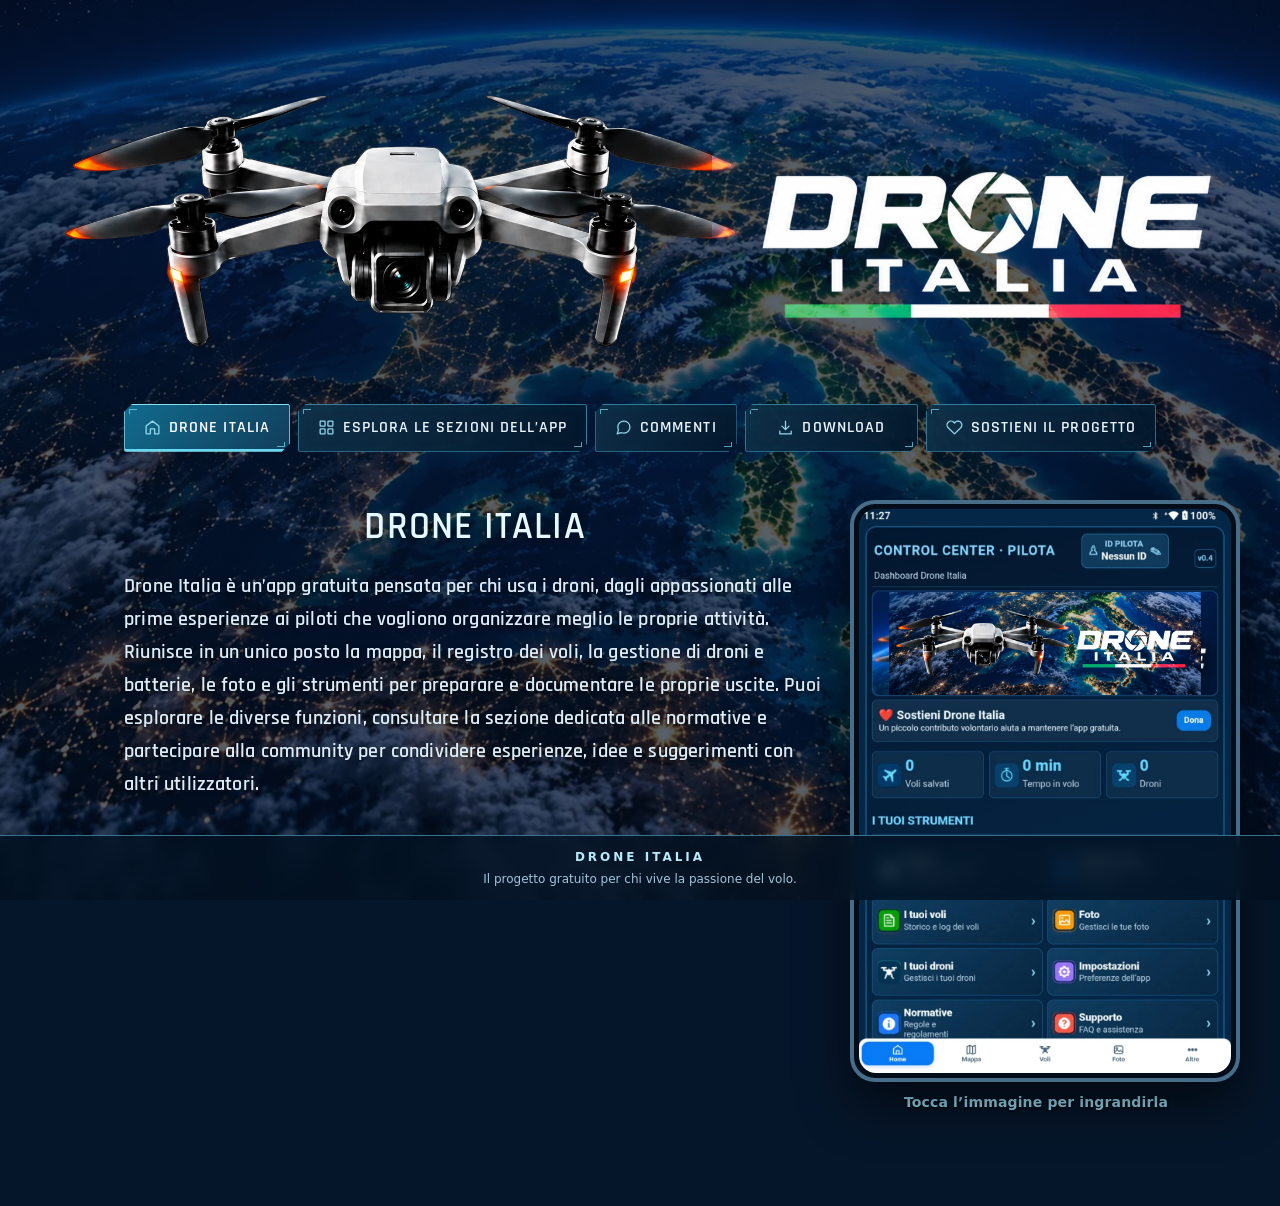
==== commit 9f1343c2: "Apply current Earth background to phone banner" ====
--- a/index.html
+++ b/index.html
@@ -681,7 +681,7 @@
 
 </section><section aria-labelledby="comments-title" class="comments-page" hidden="" id="comments-page"><div class="di-edit-handle" role="button" tabindex="0">⠿ SPOSTA: Riquadro commenti</div><h2 id="comments-title">Commenti della community</h2><p>Leggi le opinioni della community, partecipa alla conversazione e rispondi ai messaggi.</p><div class="cm-list"><h3>Conversazione</h3><p style="font-size:12px;color:#9bc9e5">Per partecipare verifica la tua email. I messaggi sono pubblici e possono essere sottoposti a moderazione.</p><p id="cm-loading">Caricamento commenti…</p><p id="cm-feedback" role="status" aria-live="polite"></p><div id="cm-items" tabindex="0" aria-label="Elenco commenti, scorri per leggere tutti i messaggi"></div><button hidden="" id="cm-more" type="button">Mostra altri commenti</button></div></section><div aria-labelledby="di-modal-title" aria-modal="true" hidden="" id="di-comment-modal" role="dialog"><div class="di-modal-panel"><div class="di-modal-head"><h2 id="di-modal-title">Lascia un commento</h2><button aria-label="Chiudi modulo" id="di-modal-close" type="button">✕</button></div><section id="cm-auth" aria-label="Accesso con email"><p id="cm-auth-status" role="status" aria-live="polite">Verifica la tua email per partecipare.</p><form id="cm-auth-form"><div id="cm-auth-fields"><label for="cm-email">Email (non pubblica)</label><input autocomplete="email" id="cm-email" maxlength="254" placeholder="nome@esempio.it" required="" type="email"/><div id="cm-auth-turnstile"></div><button disabled id="cm-auth-send" type="submit">Invia link di accesso</button><small>Il link scade dopo 15 minuti. L’email non viene pubblicata. Dopo la verifica, l’indirizzo è conservato cifrato per 90 giorni per gli avvisi di moderazione e sospensione dell’account. Cinque violazioni confermate comportano un ban di 7 giorni; altre cinque nuove violazioni dopo la scadenza comportano un ban permanente.</small></div></form><button id="cm-session-check" type="button" hidden>Verifica sessione</button> <button id="cm-logout" type="button" hidden>Esci dalla sessione</button></section><form id="comments-form"><label for="cm-name">Nome o nickname</label><input autocomplete="nickname" id="cm-name" maxlength="50" minlength="2" placeholder="Il tuo nickname" required="" type="text"/><button id="cm-cancel-reply" type="button" hidden>Annulla risposta</button><label for="cm-message">Il tuo messaggio</label><textarea id="cm-message" maxlength="1200" minlength="5" placeholder="Scrivi qui il tuo messaggio..." required="" rows="5"></textarea><div id="cm-turnstile"></div><label class="di-consent-label" for="cm-consent"><input id="cm-consent" type="checkbox" required/><span>Acconsento al trattamento dei dati inseriti per la gestione del commento. L’email non sarà mostrata pubblicamente.</span></label><button disabled="" id="cm-send" type="submit">Pubblica commento</button><p class="cm-notice" id="cm-notice" role="status">Verifica la tua email e completa l’antispam per pubblicare.</p></form></div></div><div aria-label="Screenshot ingrandito" aria-modal="true" class="zoom-overlay" id="zoom" role="dialog"><button aria-label="Chiudi immagine" class="zoom-close" id="zoom-close" type="button">×</button><img alt="Schermata ingrandita" id="zoom-img"/></div><footer class="footer di-footer-essential" aria-label="Informazioni sul sito"><strong>DRONE ITALIA</strong><span class="di-footer-tagline">Il progetto gratuito per chi vive la passione del volo.</span><span data-admin-entry hidden> · <a href="admin.html" style="color:inherit">Area amministratore</a></span></footer>
 <script>
-const images={"importa": "[data-uri]", "droni": "[data-uri]", "home": "assets/home-screen-unified.svg", "foto": "[data-uri]", "banner": "[data-uri]", "normative": "[data-uri]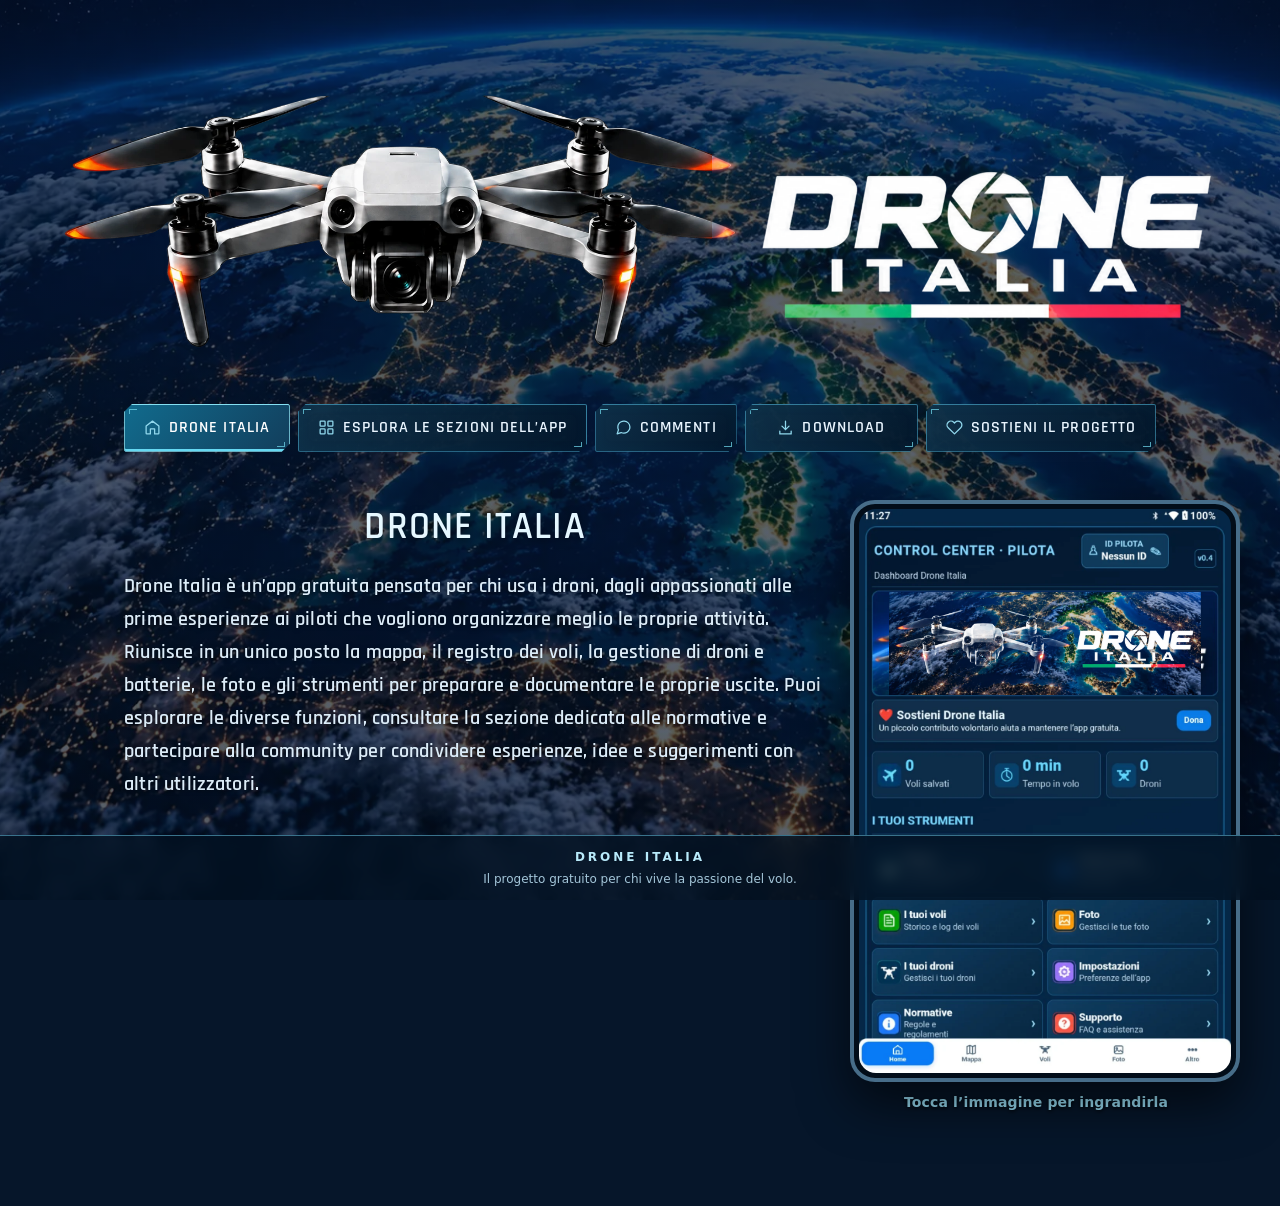
==== commit 7fcb5d54: "Refresh phone preview cache for clean unified banner" ====
--- a/index.html
+++ b/index.html
@@ -681,7 +681,7 @@
 
 </section><section aria-labelledby="comments-title" class="comments-page" hidden="" id="comments-page"><div class="di-edit-handle" role="button" tabindex="0">⠿ SPOSTA: Riquadro commenti</div><h2 id="comments-title">Commenti della community</h2><p>Leggi le opinioni della community, partecipa alla conversazione e rispondi ai messaggi.</p><div class="cm-list"><h3>Conversazione</h3><p style="font-size:12px;color:#9bc9e5">Per partecipare verifica la tua email. I messaggi sono pubblici e possono essere sottoposti a moderazione.</p><p id="cm-loading">Caricamento commenti…</p><p id="cm-feedback" role="status" aria-live="polite"></p><div id="cm-items" tabindex="0" aria-label="Elenco commenti, scorri per leggere tutti i messaggi"></div><button hidden="" id="cm-more" type="button">Mostra altri commenti</button></div></section><div aria-labelledby="di-modal-title" aria-modal="true" hidden="" id="di-comment-modal" role="dialog"><div class="di-modal-panel"><div class="di-modal-head"><h2 id="di-modal-title">Lascia un commento</h2><button aria-label="Chiudi modulo" id="di-modal-close" type="button">✕</button></div><section id="cm-auth" aria-label="Accesso con email"><p id="cm-auth-status" role="status" aria-live="polite">Verifica la tua email per partecipare.</p><form id="cm-auth-form"><div id="cm-auth-fields"><label for="cm-email">Email (non pubblica)</label><input autocomplete="email" id="cm-email" maxlength="254" placeholder="nome@esempio.it" required="" type="email"/><div id="cm-auth-turnstile"></div><button disabled id="cm-auth-send" type="submit">Invia link di accesso</button><small>Il link scade dopo 15 minuti. L’email non viene pubblicata. Dopo la verifica, l’indirizzo è conservato cifrato per 90 giorni per gli avvisi di moderazione e sospensione dell’account. Cinque violazioni confermate comportano un ban di 7 giorni; altre cinque nuove violazioni dopo la scadenza comportano un ban permanente.</small></div></form><button id="cm-session-check" type="button" hidden>Verifica sessione</button> <button id="cm-logout" type="button" hidden>Esci dalla sessione</button></section><form id="comments-form"><label for="cm-name">Nome o nickname</label><input autocomplete="nickname" id="cm-name" maxlength="50" minlength="2" placeholder="Il tuo nickname" required="" type="text"/><button id="cm-cancel-reply" type="button" hidden>Annulla risposta</button><label for="cm-message">Il tuo messaggio</label><textarea id="cm-message" maxlength="1200" minlength="5" placeholder="Scrivi qui il tuo messaggio..." required="" rows="5"></textarea><div id="cm-turnstile"></div><label class="di-consent-label" for="cm-consent"><input id="cm-consent" type="checkbox" required/><span>Acconsento al trattamento dei dati inseriti per la gestione del commento. L’email non sarà mostrata pubblicamente.</span></label><button disabled="" id="cm-send" type="submit">Pubblica commento</button><p class="cm-notice" id="cm-notice" role="status">Verifica la tua email e completa l’antispam per pubblicare.</p></form></div></div><div aria-label="Screenshot ingrandito" aria-modal="true" class="zoom-overlay" id="zoom" role="dialog"><button aria-label="Chiudi immagine" class="zoom-close" id="zoom-close" type="button">×</button><img alt="Schermata ingrandita" id="zoom-img"/></div><footer class="footer di-footer-essential" aria-label="Informazioni sul sito"><strong>DRONE ITALIA</strong><span class="di-footer-tagline">Il progetto gratuito per chi vive la passione del volo.</span><span data-admin-entry hidden> · <a href="admin.html" style="color:inherit">Area amministratore</a></span></footer>
 <script>
-const images={"importa": "[data-uri]", "droni": "[data-uri]", "home": "assets/home-screen-unified.svg?v=2", "foto": "[data-uri]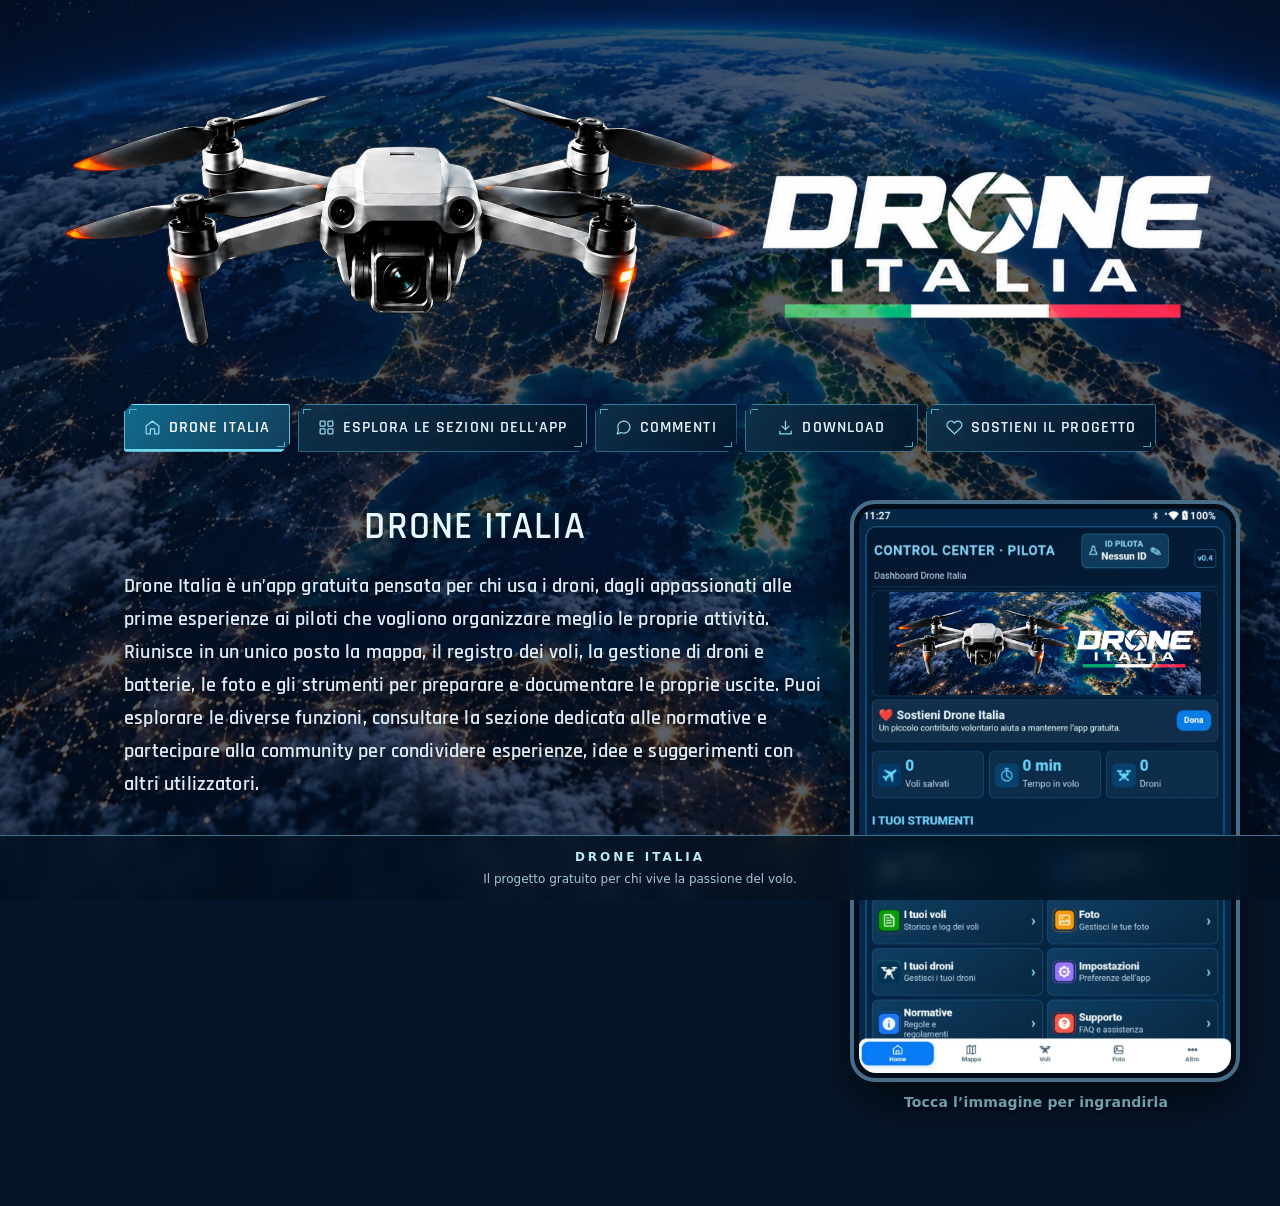
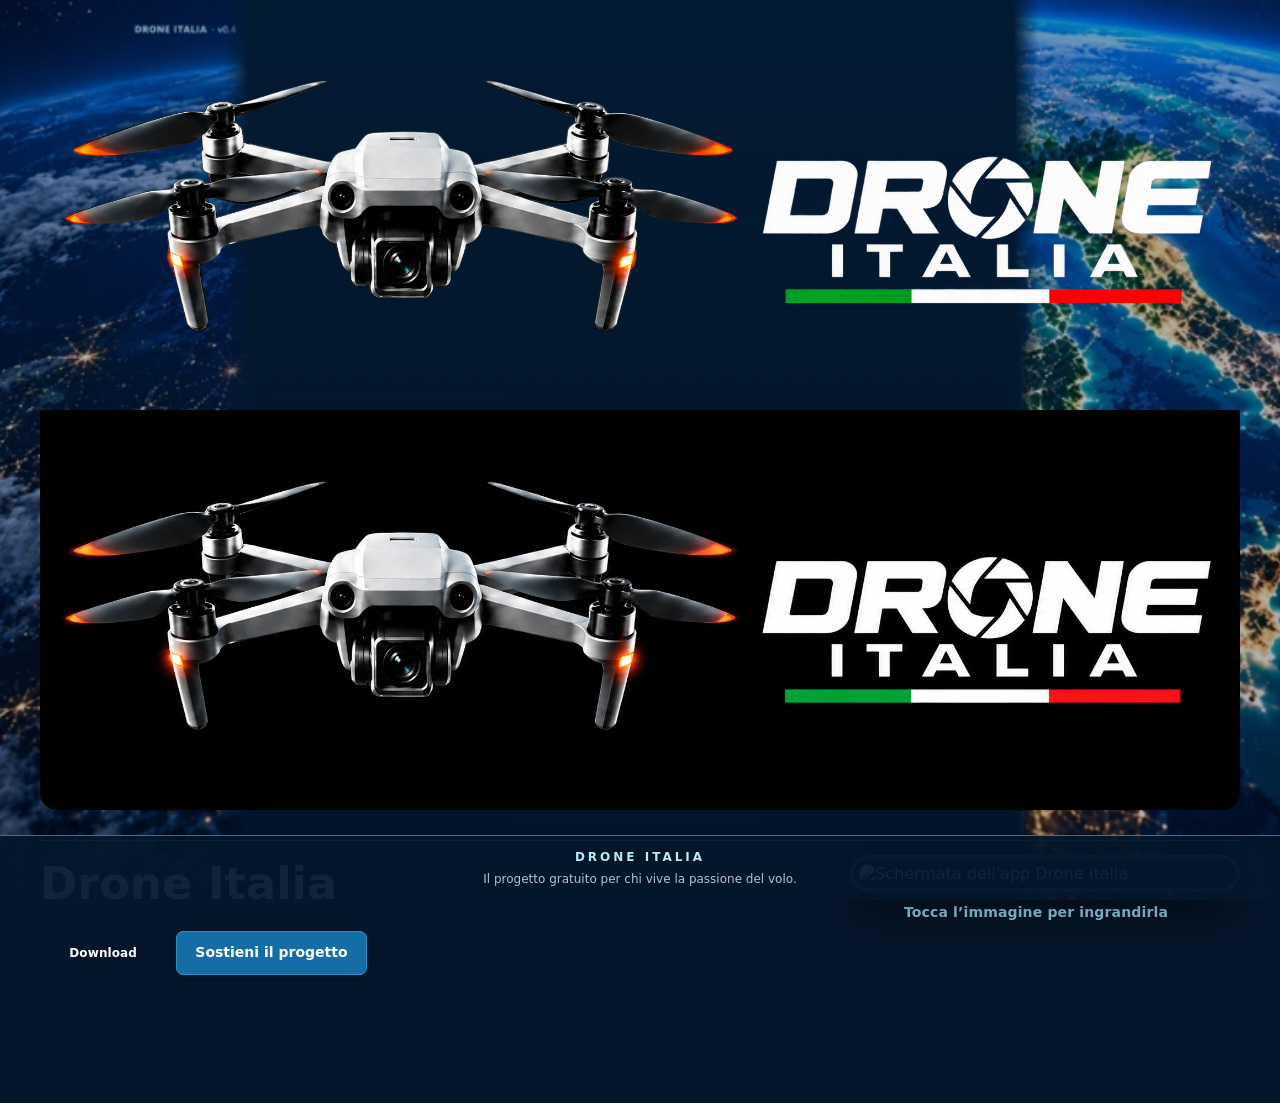
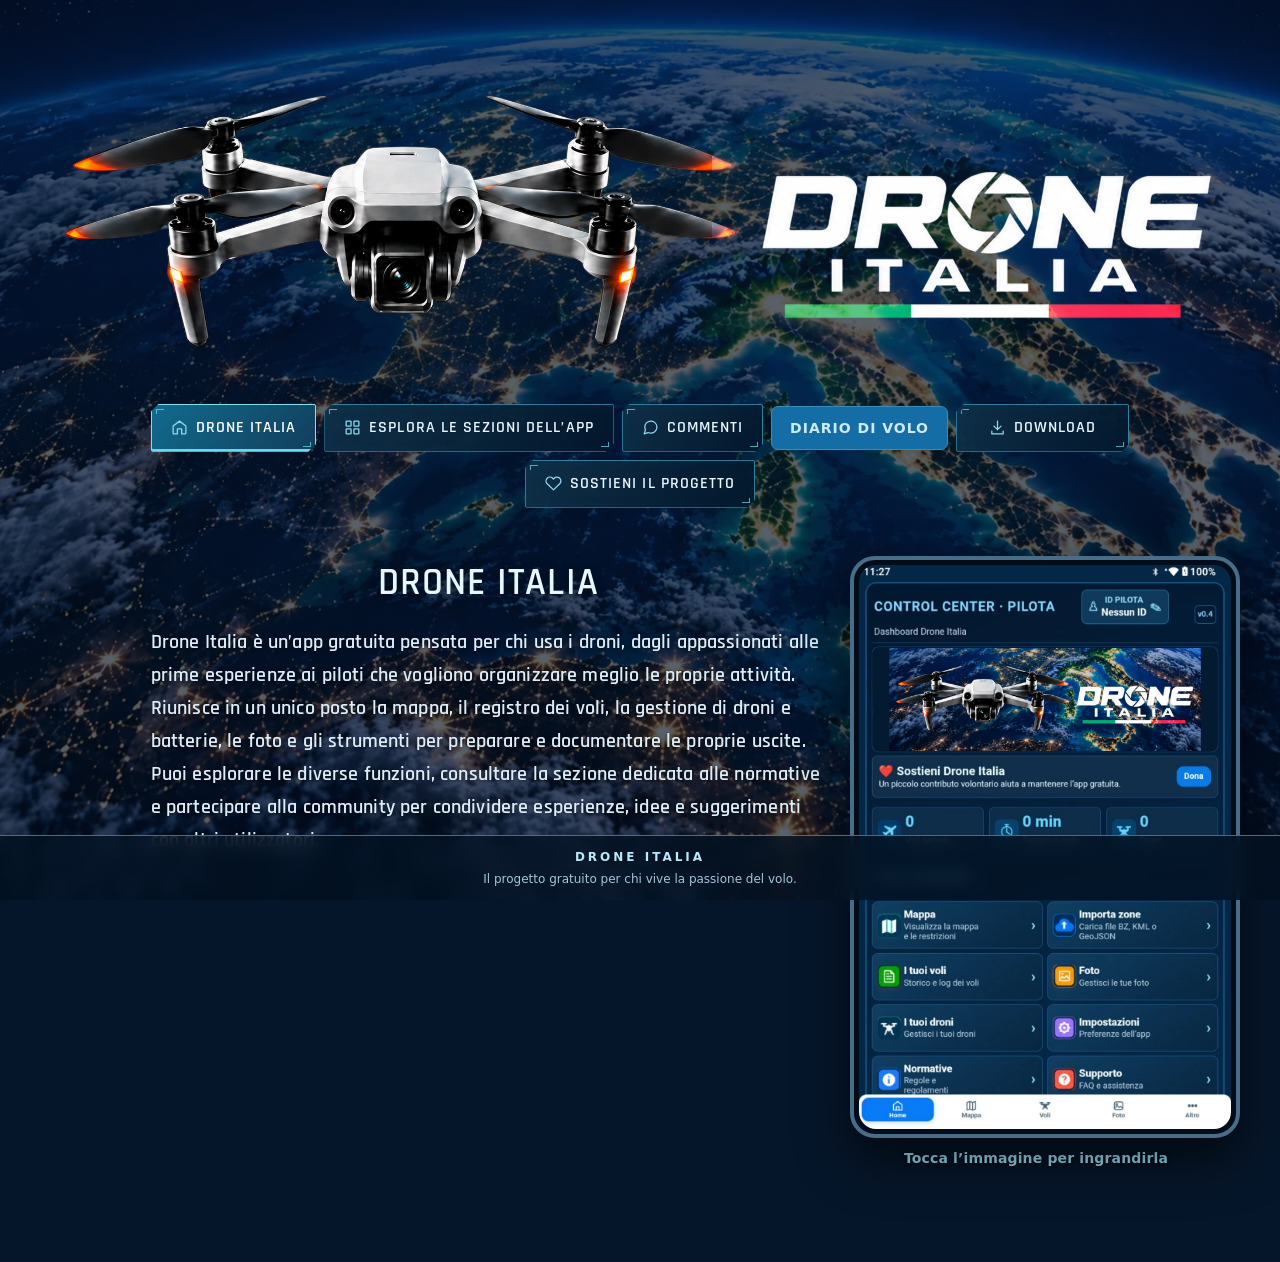
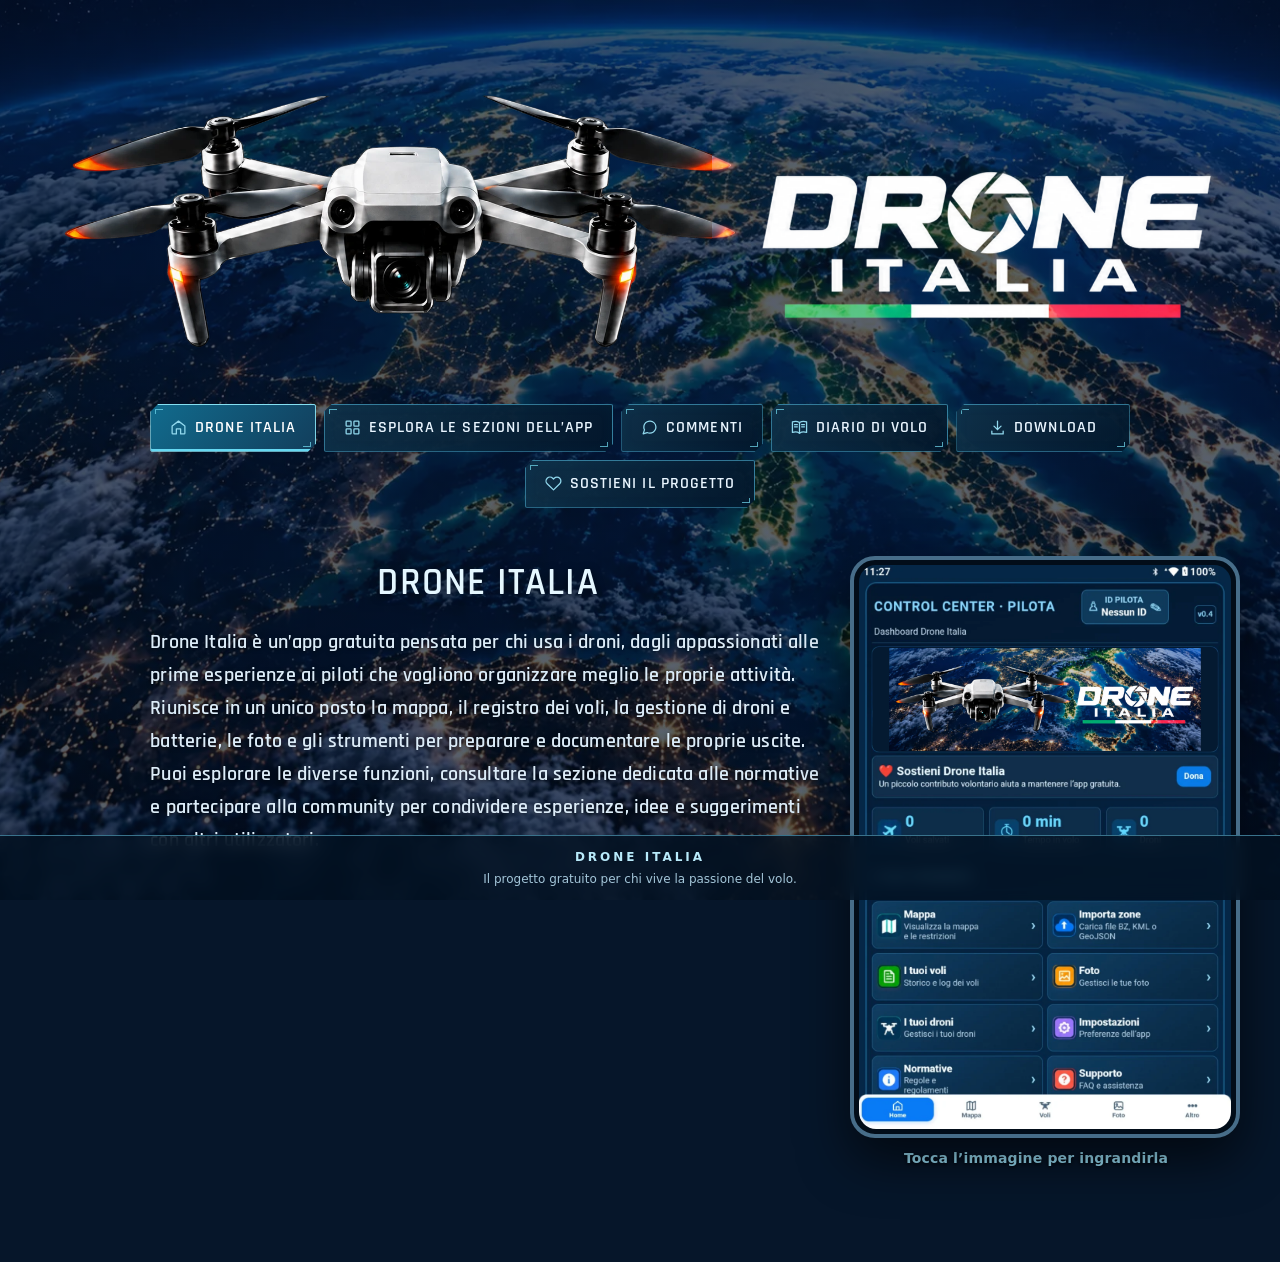
